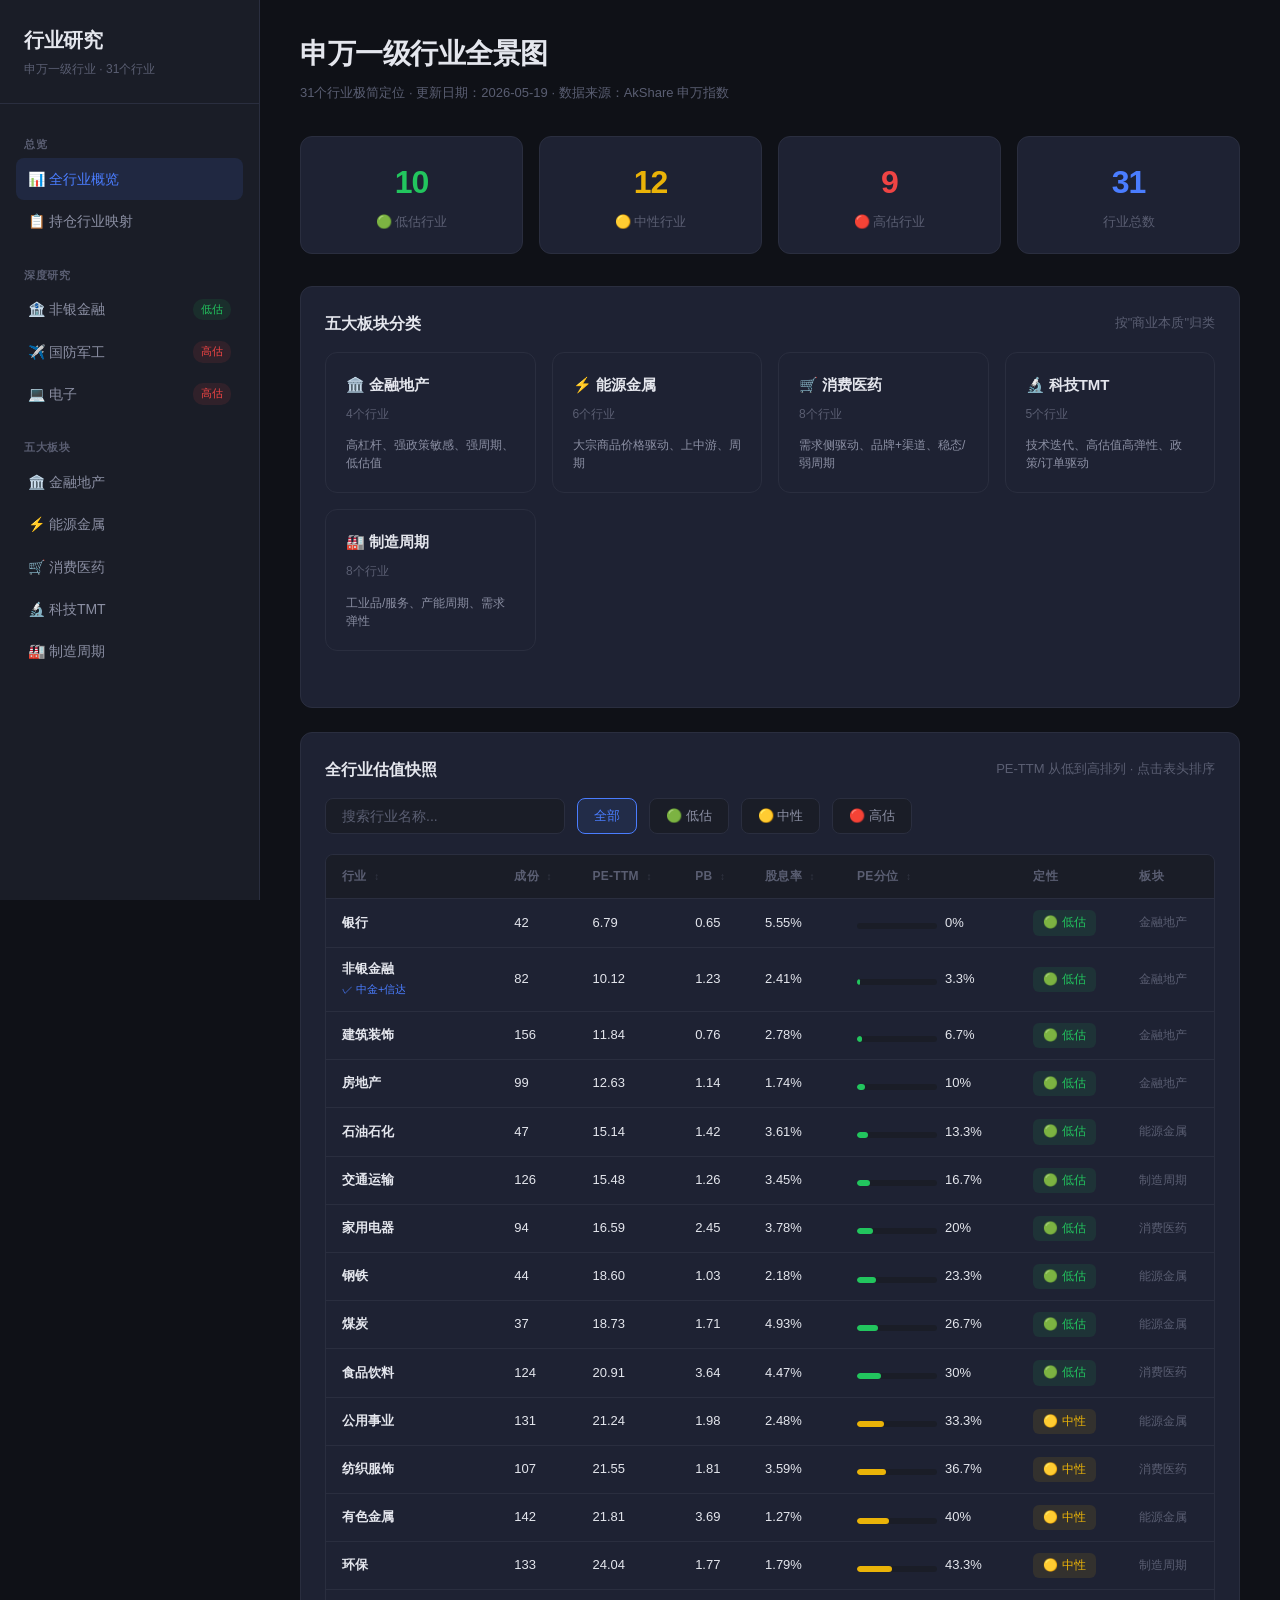
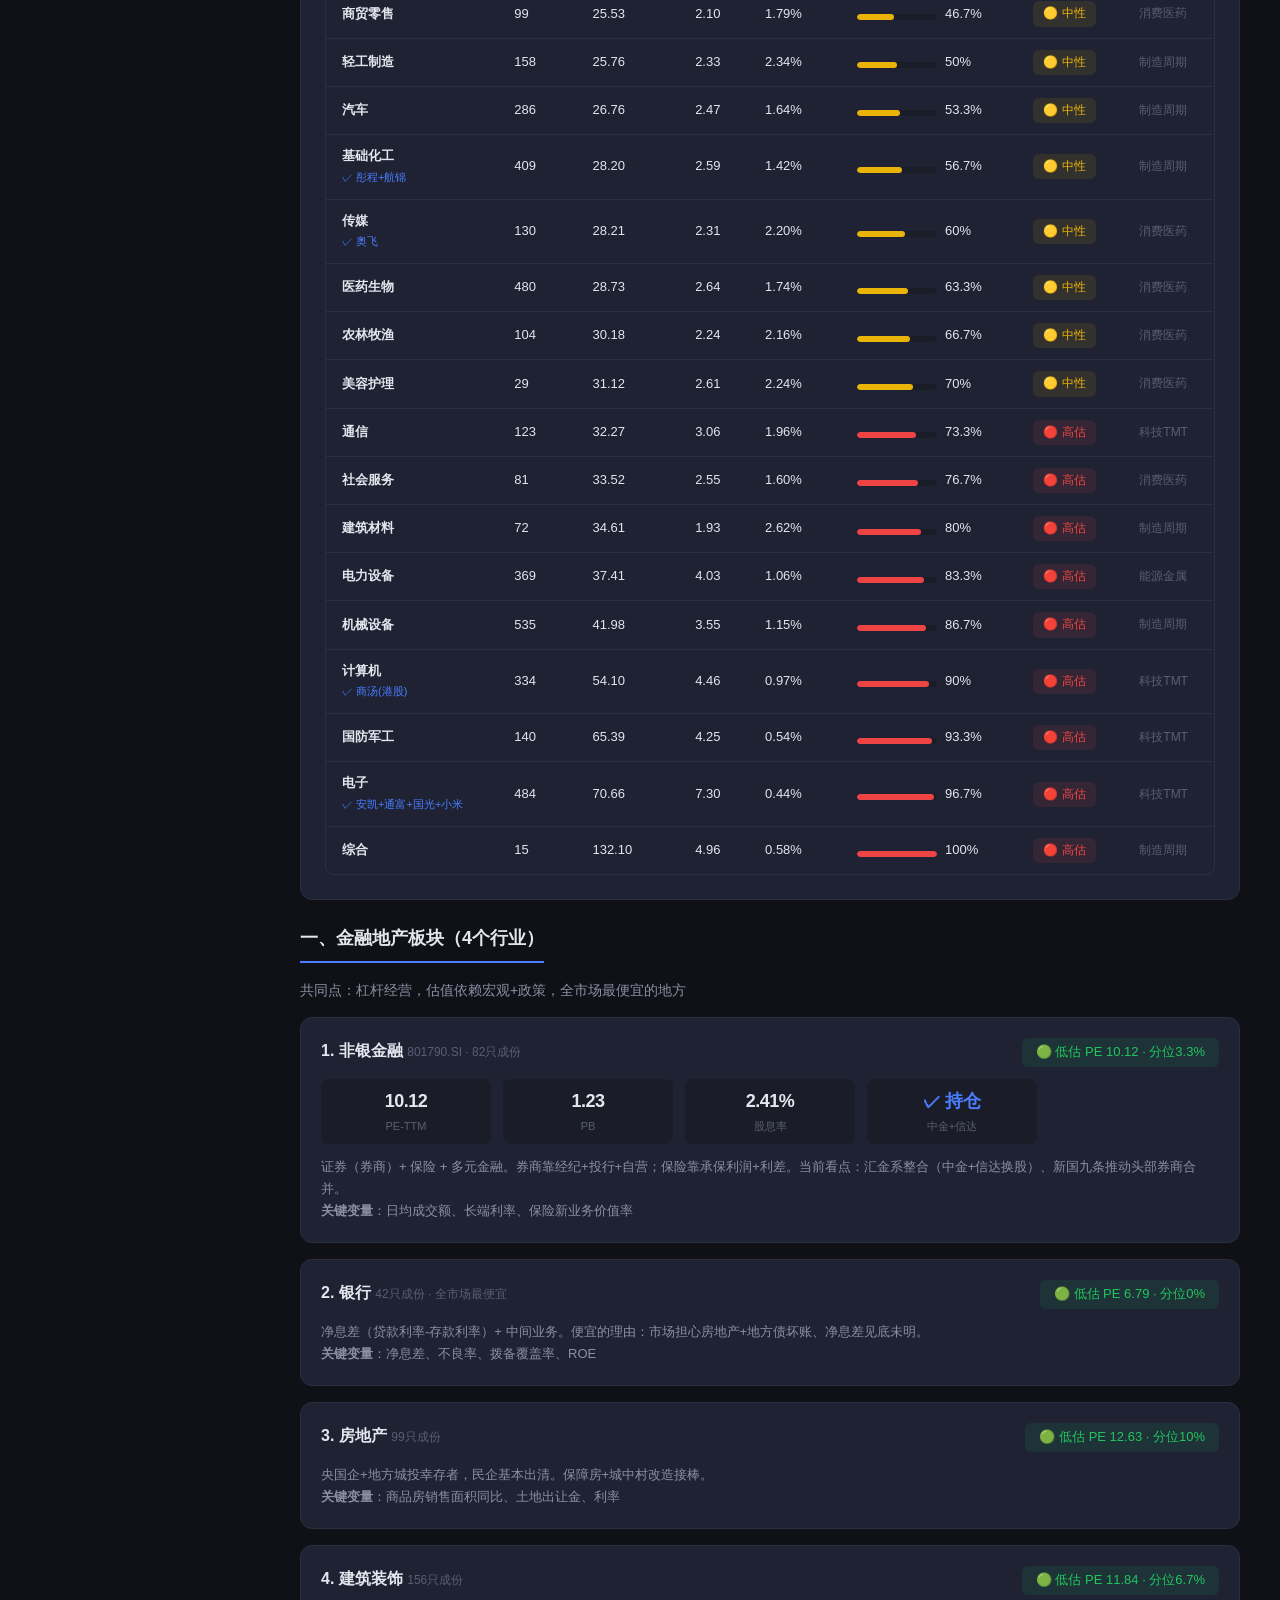
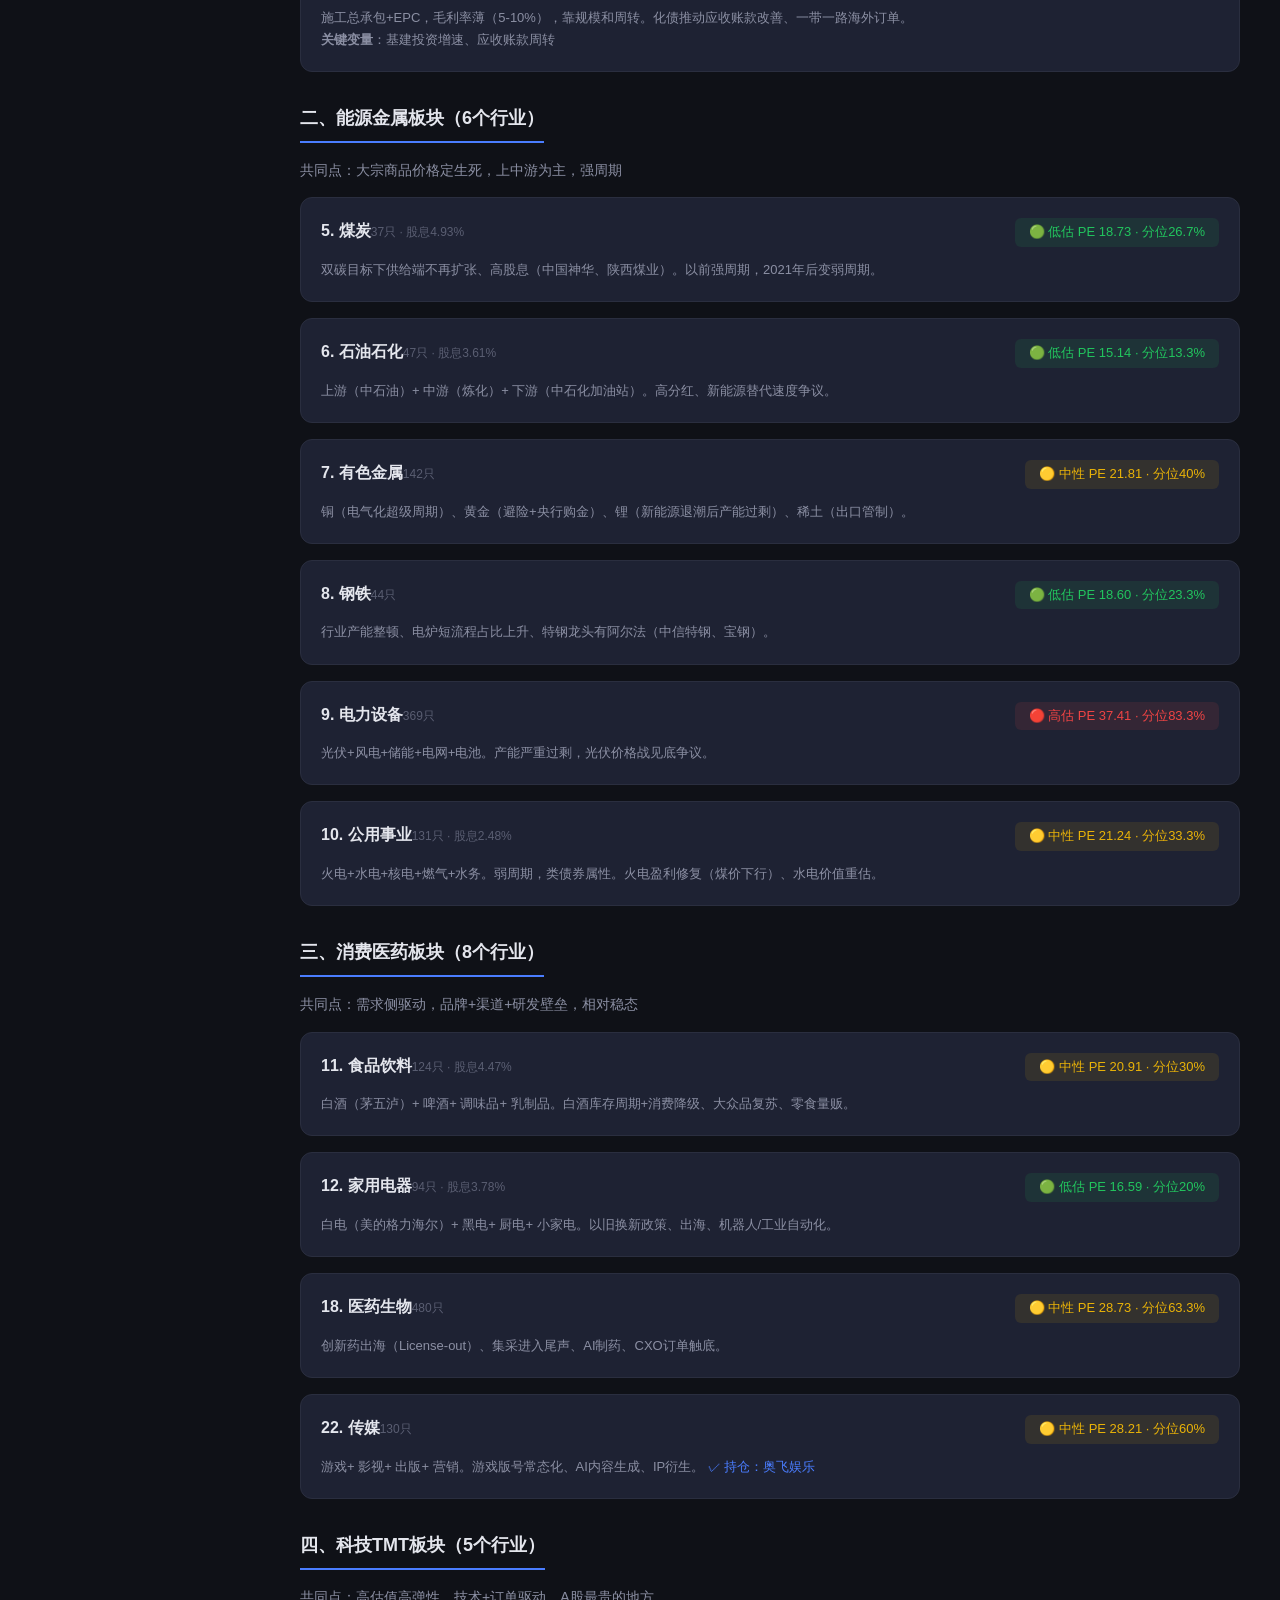
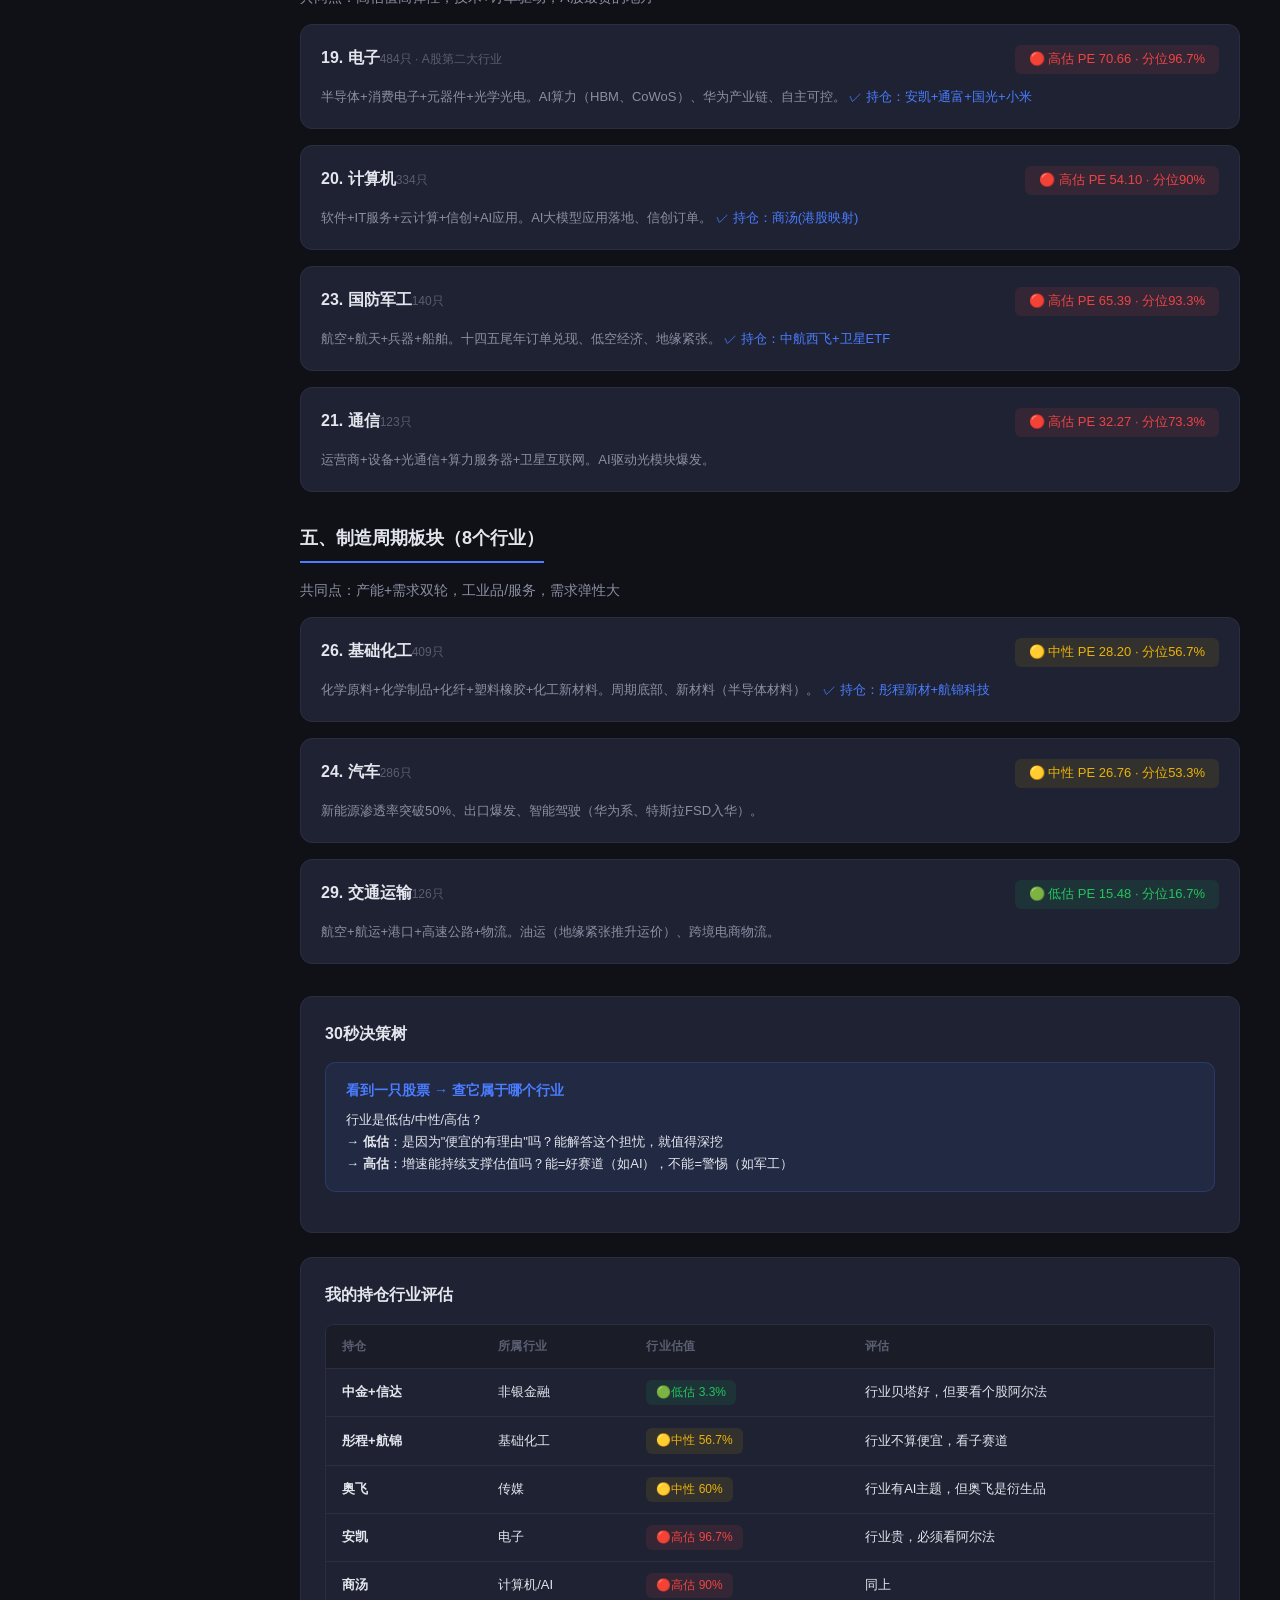
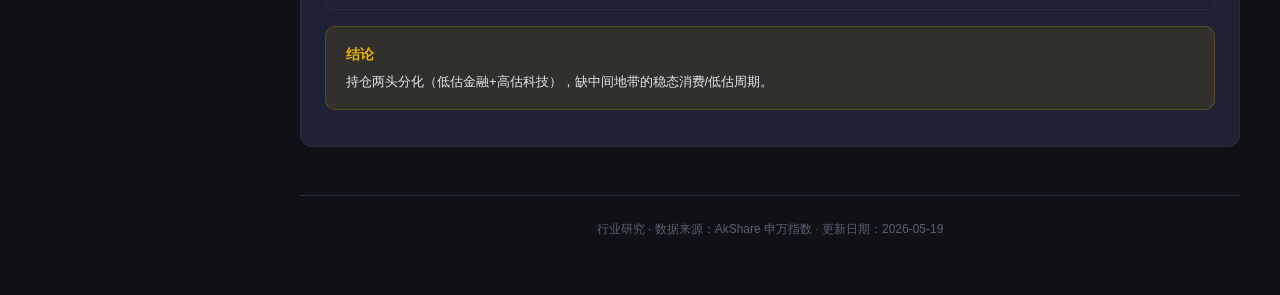
==== index.html @ e17cdf21 "行业研究网站：申万31行业全景图 + 3个深度行业卡片 - index.html: 五大板块分类 + 全行业估值快照（可排序/筛选/搜索） - nonbank-finance.html: 非银金融深度" ====
<!DOCTYPE html>
<html lang="zh-CN">
<head>
  <meta charset="UTF-8">
  <meta name="viewport" content="width=device-width, initial-scale=1.0">
  <title>行业研究全景 | 申万31行业</title>
  <link rel="stylesheet" href="css/style.css">
</head>
<body>
<button class="menu-toggle" onclick="toggleSidebar()">☰</button>

<div class="layout">
  <!-- Sidebar -->
  <nav class="sidebar">
    <div class="sidebar-header">
      <h1>行业研究</h1>
      <div class="subtitle">申万一级行业 · 31个行业</div>
    </div>
    <div class="nav-section">
      <div class="nav-section-title">总览</div>
      <a href="index.html" class="nav-item active">📊 全行业概览</a>
      <a href="holdings.html" class="nav-item">📋 持仓行业映射</a>
    </div>
    <div class="nav-section">
      <div class="nav-section-title">深度研究</div>
      <a href="nonbank-finance.html" class="nav-item">🏦 非银金融 <span class="badge green">低估</span></a>
      <a href="defense.html" class="nav-item">✈️ 国防军工 <span class="badge red">高估</span></a>
      <a href="electronics.html" class="nav-item">💻 电子 <span class="badge red">高估</span></a>
    </div>
    <div class="nav-section">
      <div class="nav-section-title">五大板块</div>
      <a href="#fin" class="nav-item">🏛️ 金融地产</a>
      <a href="#energy" class="nav-item">⚡ 能源金属</a>
      <a href="#consumer" class="nav-item">🛒 消费医药</a>
      <a href="#tech" class="nav-item">🔬 科技TMT</a>
      <a href="#mfg" class="nav-item">🏭 制造周期</a>
    </div>
  </nav>

  <!-- Main -->
  <div class="main-content">
    <div class="page-header fade-in">
      <h2>申万一级行业全景图</h2>
      <div class="meta">31个行业极简定位 · 更新日期：2026-05-19 · 数据来源：AkShare 申万指数</div>
    </div>

    <!-- Summary Stats -->
    <div class="stats-row fade-in">
      <div class="stat-card">
        <div class="stat-value green">10</div>
        <div class="stat-label">🟢 低估行业</div>
      </div>
      <div class="stat-card">
        <div class="stat-value yellow">12</div>
        <div class="stat-label">🟡 中性行业</div>
      </div>
      <div class="stat-card">
        <div class="stat-value red">9</div>
        <div class="stat-label">🔴 高估行业</div>
      </div>
      <div class="stat-card">
        <div class="stat-value" style="color:var(--accent)">31</div>
        <div class="stat-label">行业总数</div>
      </div>
    </div>

    <!-- Five Sectors -->
    <div class="card fade-in">
      <div class="card-header">
        <span class="card-title">五大板块分类</span>
        <span class="card-subtitle">按"商业本质"归类</span>
      </div>
      <div class="sector-grid">
        <div class="sector-card" onclick="document.getElementById('fin').scrollIntoView({behavior:'smooth'})">
          <div class="sector-name">🏛️ 金融地产</div>
          <div class="sector-count">4个行业</div>
          <div class="sector-traits">高杠杆、强政策敏感、强周期、低估值</div>
        </div>
        <div class="sector-card" onclick="document.getElementById('energy').scrollIntoView({behavior:'smooth'})">
          <div class="sector-name">⚡ 能源金属</div>
          <div class="sector-count">6个行业</div>
          <div class="sector-traits">大宗商品价格驱动、上中游、周期</div>
        </div>
        <div class="sector-card" onclick="document.getElementById('consumer').scrollIntoView({behavior:'smooth'})">
          <div class="sector-name">🛒 消费医药</div>
          <div class="sector-count">8个行业</div>
          <div class="sector-traits">需求侧驱动、品牌+渠道、稳态/弱周期</div>
        </div>
        <div class="sector-card" onclick="document.getElementById('tech').scrollIntoView({behavior:'smooth'})">
          <div class="sector-name">🔬 科技TMT</div>
          <div class="sector-count">5个行业</div>
          <div class="sector-traits">技术迭代、高估值高弹性、政策/订单驱动</div>
        </div>
        <div class="sector-card" onclick="document.getElementById('mfg').scrollIntoView({behavior:'smooth'})">
          <div class="sector-name">🏭 制造周期</div>
          <div class="sector-count">8个行业</div>
          <div class="sector-traits">工业品/服务、产能周期、需求弹性</div>
        </div>
      </div>
    </div>

    <!-- Full Valuation Table -->
    <div class="card fade-in">
      <div class="card-header">
        <span class="card-title">全行业估值快照</span>
        <span class="card-subtitle">PE-TTM 从低到高排列 · 点击表头排序</span>
      </div>
      <div class="filter-bar">
        <input type="text" class="search-input" id="search-input" placeholder="搜索行业名称..." oninput="searchTable('search-input','valuation-table')">
        <button class="filter-btn active" onclick="filterTable('all')">全部</button>
        <button class="filter-btn" onclick="filterTable('低估')">🟢 低估</button>
        <button class="filter-btn" onclick="filterTable('中性')">🟡 中性</button>
        <button class="filter-btn" onclick="filterTable('高估')">🔴 高估</button>
      </div>
      <div class="table-wrapper">
        <table id="valuation-table">
          <thead>
            <tr>
              <th onclick="sortTable('valuation-table',0,'str')">行业 <span class="sort-arrow">↕</span></th>
              <th onclick="sortTable('valuation-table',1,'num')">成份 <span class="sort-arrow">↕</span></th>
              <th onclick="sortTable('valuation-table',2,'num')">PE-TTM <span class="sort-arrow">↕</span></th>
              <th onclick="sortTable('valuation-table',3,'num')">PB <span class="sort-arrow">↕</span></th>
              <th onclick="sortTable('valuation-table',4,'str')">股息率 <span class="sort-arrow">↕</span></th>
              <th onclick="sortTable('valuation-table',5,'num')">PE分位 <span class="sort-arrow">↕</span></th>
              <th>定性</th>
              <th>板块</th>
            </tr>
          </thead>
          <tbody></tbody>
        </table>
      </div>
    </div>

    <!-- Five Sectors Detail -->
    <!-- 金融地产 -->
    <div id="fin" class="industry-section fade-in">
      <h3>一、金融地产板块（4个行业）</h3>
      <p style="color:var(--text-secondary);margin-bottom:16px;font-size:14px">共同点：杠杆经营，估值依赖宏观+政策，全市场最便宜的地方</p>

      <div class="stock-profile">
        <div class="profile-header">
          <div>
            <span class="profile-name">1. 非银金融</span>
            <span class="profile-code">801790.SI · 82只成份</span>
          </div>
          <span class="tag tag-lg green">🟢 低估 PE 10.12 · 分位3.3%</span>
        </div>
        <div class="profile-grid">
          <div class="metric"><div class="value">10.12</div><div class="label">PE-TTM</div></div>
          <div class="metric"><div class="value">1.23</div><div class="label">PB</div></div>
          <div class="metric"><div class="value">2.41%</div><div class="label">股息率</div></div>
          <div class="metric"><div class="value" style="color:var(--accent)">✓ 持仓</div><div class="label">中金+信达</div></div>
        </div>
        <div class="profile-desc">
          证券（券商）+ 保险 + 多元金融。券商靠经纪+投行+自营；保险靠承保利润+利差。当前看点：汇金系整合（中金+信达换股）、新国九条推动头部券商合并。<br>
          <strong>关键变量</strong>：日均成交额、长端利率、保险新业务价值率
        </div>
      </div>

      <div class="stock-profile">
        <div class="profile-header">
          <div>
            <span class="profile-name">2. 银行</span>
            <span class="profile-code">42只成份 · 全市场最便宜</span>
          </div>
          <span class="tag tag-lg green">🟢 低估 PE 6.79 · 分位0%</span>
        </div>
        <div class="profile-desc">
          净息差（贷款利率-存款利率）+ 中间业务。便宜的理由：市场担心房地产+地方债坏账、净息差见底未明。<br>
          <strong>关键变量</strong>：净息差、不良率、拨备覆盖率、ROE
        </div>
      </div>

      <div class="stock-profile">
        <div class="profile-header">
          <div>
            <span class="profile-name">3. 房地产</span>
            <span class="profile-code">99只成份</span>
          </div>
          <span class="tag tag-lg green">🟢 低估 PE 12.63 · 分位10%</span>
        </div>
        <div class="profile-desc">
          央国企+地方城投幸存者，民企基本出清。保障房+城中村改造接棒。<br>
          <strong>关键变量</strong>：商品房销售面积同比、土地出让金、利率
        </div>
      </div>

      <div class="stock-profile">
        <div class="profile-header">
          <div>
            <span class="profile-name">4. 建筑装饰</span>
            <span class="profile-code">156只成份</span>
          </div>
          <span class="tag tag-lg green">🟢 低估 PE 11.84 · 分位6.7%</span>
        </div>
        <div class="profile-desc">
          施工总承包+EPC，毛利率薄（5-10%），靠规模和周转。化债推动应收账款改善、一带一路海外订单。<br>
          <strong>关键变量</strong>：基建投资增速、应收账款周转
        </div>
      </div>
    </div>

    <!-- 能源金属 -->
    <div id="energy" class="industry-section fade-in">
      <h3>二、能源金属板块（6个行业）</h3>
      <p style="color:var(--text-secondary);margin-bottom:16px;font-size:14px">共同点：大宗商品价格定生死，上中游为主，强周期</p>

      <div class="stock-profile">
        <div class="profile-header">
          <div><span class="profile-name">5. 煤炭</span><span class="profile-code">37只 · 股息4.93%</span></div>
          <span class="tag tag-lg green">🟢 低估 PE 18.73 · 分位26.7%</span>
        </div>
        <div class="profile-desc">双碳目标下供给端不再扩张、高股息（中国神华、陕西煤业）。以前强周期，2021年后变弱周期。</div>
      </div>

      <div class="stock-profile">
        <div class="profile-header">
          <div><span class="profile-name">6. 石油石化</span><span class="profile-code">47只 · 股息3.61%</span></div>
          <span class="tag tag-lg green">🟢 低估 PE 15.14 · 分位13.3%</span>
        </div>
        <div class="profile-desc">上游（中石油）+ 中游（炼化）+ 下游（中石化加油站）。高分红、新能源替代速度争议。</div>
      </div>

      <div class="stock-profile">
        <div class="profile-header">
          <div><span class="profile-name">7. 有色金属</span><span class="profile-code">142只</span></div>
          <span class="tag tag-lg yellow">🟡 中性 PE 21.81 · 分位40%</span>
        </div>
        <div class="profile-desc">铜（电气化超级周期）、黄金（避险+央行购金）、锂（新能源退潮后产能过剩）、稀土（出口管制）。</div>
      </div>

      <div class="stock-profile">
        <div class="profile-header">
          <div><span class="profile-name">8. 钢铁</span><span class="profile-code">44只</span></div>
          <span class="tag tag-lg green">🟢 低估 PE 18.60 · 分位23.3%</span>
        </div>
        <div class="profile-desc">行业产能整顿、电炉短流程占比上升、特钢龙头有阿尔法（中信特钢、宝钢）。</div>
      </div>

      <div class="stock-profile">
        <div class="profile-header">
          <div><span class="profile-name">9. 电力设备</span><span class="profile-code">369只</span></div>
          <span class="tag tag-lg red">🔴 高估 PE 37.41 · 分位83.3%</span>
        </div>
        <div class="profile-desc">光伏+风电+储能+电网+电池。产能严重过剩，光伏价格战见底争议。</div>
      </div>

      <div class="stock-profile">
        <div class="profile-header">
          <div><span class="profile-name">10. 公用事业</span><span class="profile-code">131只 · 股息2.48%</span></div>
          <span class="tag tag-lg yellow">🟡 中性 PE 21.24 · 分位33.3%</span>
        </div>
        <div class="profile-desc">火电+水电+核电+燃气+水务。弱周期，类债券属性。火电盈利修复（煤价下行）、水电价值重估。</div>
      </div>
    </div>

    <!-- 消费医药 -->
    <div id="consumer" class="industry-section fade-in">
      <h3>三、消费医药板块（8个行业）</h3>
      <p style="color:var(--text-secondary);margin-bottom:16px;font-size:14px">共同点：需求侧驱动，品牌+渠道+研发壁垒，相对稳态</p>

      <div class="stock-profile">
        <div class="profile-header">
          <div><span class="profile-name">11. 食品饮料</span><span class="profile-code">124只 · 股息4.47%</span></div>
          <span class="tag tag-lg yellow">🟡 中性 PE 20.91 · 分位30%</span>
        </div>
        <div class="profile-desc">白酒（茅五泸）+ 啤酒+ 调味品+ 乳制品。白酒库存周期+消费降级、大众品复苏、零食量贩。</div>
      </div>

      <div class="stock-profile">
        <div class="profile-header">
          <div><span class="profile-name">12. 家用电器</span><span class="profile-code">94只 · 股息3.78%</span></div>
          <span class="tag tag-lg green">🟢 低估 PE 16.59 · 分位20%</span>
        </div>
        <div class="profile-desc">白电（美的格力海尔）+ 黑电+ 厨电+ 小家电。以旧换新政策、出海、机器人/工业自动化。</div>
      </div>

      <div class="stock-profile">
        <div class="profile-header">
          <div><span class="profile-name">18. 医药生物</span><span class="profile-code">480只</span></div>
          <span class="tag tag-lg yellow">🟡 中性 PE 28.73 · 分位63.3%</span>
        </div>
        <div class="profile-desc">创新药出海（License-out）、集采进入尾声、AI制药、CXO订单触底。</div>
      </div>

      <div class="stock-profile">
        <div class="profile-header">
          <div><span class="profile-name">22. 传媒</span><span class="profile-code">130只</span></div>
          <span class="tag tag-lg yellow">🟡 中性 PE 28.21 · 分位60%</span>
        </div>
        <div class="profile-desc">游戏+ 影视+ 出版+ 营销。游戏版号常态化、AI内容生成、IP衍生。<span style="color:var(--accent)"> ✓ 持仓：奥飞娱乐</span></div>
      </div>
    </div>

    <!-- 科技TMT -->
    <div id="tech" class="industry-section fade-in">
      <h3>四、科技TMT板块（5个行业）</h3>
      <p style="color:var(--text-secondary);margin-bottom:16px;font-size:14px">共同点：高估值高弹性，技术+订单驱动，A股最贵的地方</p>

      <div class="stock-profile">
        <div class="profile-header">
          <div><span class="profile-name">19. 电子</span><span class="profile-code">484只 · A股第二大行业</span></div>
          <span class="tag tag-lg red">🔴 高估 PE 70.66 · 分位96.7%</span>
        </div>
        <div class="profile-desc">半导体+消费电子+元器件+光学光电。AI算力（HBM、CoWoS）、华为产业链、自主可控。<span style="color:var(--accent)"> ✓ 持仓：安凯+通富+国光+小米</span></div>
      </div>

      <div class="stock-profile">
        <div class="profile-header">
          <div><span class="profile-name">20. 计算机</span><span class="profile-code">334只</span></div>
          <span class="tag tag-lg red">🔴 高估 PE 54.10 · 分位90%</span>
        </div>
        <div class="profile-desc">软件+IT服务+云计算+信创+AI应用。AI大模型应用落地、信创订单。<span style="color:var(--accent)"> ✓ 持仓：商汤(港股映射)</span></div>
      </div>

      <div class="stock-profile">
        <div class="profile-header">
          <div><span class="profile-name">23. 国防军工</span><span class="profile-code">140只</span></div>
          <span class="tag tag-lg red">🔴 高估 PE 65.39 · 分位93.3%</span>
        </div>
        <div class="profile-desc">航空+航天+兵器+船舶。十四五尾年订单兑现、低空经济、地缘紧张。<span style="color:var(--accent)"> ✓ 持仓：中航西飞+卫星ETF</span></div>
      </div>

      <div class="stock-profile">
        <div class="profile-header">
          <div><span class="profile-name">21. 通信</span><span class="profile-code">123只</span></div>
          <span class="tag tag-lg red">🔴 高估 PE 32.27 · 分位73.3%</span>
        </div>
        <div class="profile-desc">运营商+设备+光通信+算力服务器+卫星互联网。AI驱动光模块爆发。</div>
      </div>
    </div>

    <!-- 制造周期 -->
    <div id="mfg" class="industry-section fade-in">
      <h3>五、制造周期板块（8个行业）</h3>
      <p style="color:var(--text-secondary);margin-bottom:16px;font-size:14px">共同点：产能+需求双轮，工业品/服务，需求弹性大</p>

      <div class="stock-profile">
        <div class="profile-header">
          <div><span class="profile-name">26. 基础化工</span><span class="profile-code">409只</span></div>
          <span class="tag tag-lg yellow">🟡 中性 PE 28.20 · 分位56.7%</span>
        </div>
        <div class="profile-desc">化学原料+化学制品+化纤+塑料橡胶+化工新材料。周期底部、新材料（半导体材料）。<span style="color:var(--accent)"> ✓ 持仓：彤程新材+航锦科技</span></div>
      </div>

      <div class="stock-profile">
        <div class="profile-header">
          <div><span class="profile-name">24. 汽车</span><span class="profile-code">286只</span></div>
          <span class="tag tag-lg yellow">🟡 中性 PE 26.76 · 分位53.3%</span>
        </div>
        <div class="profile-desc">新能源渗透率突破50%、出口爆发、智能驾驶（华为系、特斯拉FSD入华）。</div>
      </div>

      <div class="stock-profile">
        <div class="profile-header">
          <div><span class="profile-name">29. 交通运输</span><span class="profile-code">126只</span></div>
          <span class="tag tag-lg green">🟢 低估 PE 15.48 · 分位16.7%</span>
        </div>
        <div class="profile-desc">航空+航运+港口+高速公路+物流。油运（地缘紧张推升运价）、跨境电商物流。</div>
      </div>
    </div>

    <!-- Decision Tree -->
    <div class="card fade-in">
      <div class="card-header">
        <span class="card-title">30秒决策树</span>
      </div>
      <div class="insight-box">
        <div class="insight-title">看到一只股票 → 查它属于哪个行业</div>
        <p>行业是低估/中性/高估？<br>
        → <strong>低估</strong>：是因为"便宜的有理由"吗？能解答这个担忧，就值得深挖<br>
        → <strong>高估</strong>：增速能持续支撑估值吗？能=好赛道（如AI），不能=警惕（如军工）</p>
      </div>
    </div>

    <!-- My Holdings -->
    <div class="card fade-in">
      <div class="card-header">
        <span class="card-title">我的持仓行业评估</span>
      </div>
      <div class="table-wrapper">
        <table>
          <thead>
            <tr><th>持仓</th><th>所属行业</th><th>行业估值</th><th>评估</th></tr>
          </thead>
          <tbody>
            <tr><td><strong>中金+信达</strong></td><td>非银金融</td><td><span class="tag green">🟢低估 3.3%</span></td><td>行业贝塔好，但要看个股阿尔法</td></tr>
            <tr><td><strong>彤程+航锦</strong></td><td>基础化工</td><td><span class="tag yellow">🟡中性 56.7%</span></td><td>行业不算便宜，看子赛道</td></tr>
            <tr><td><strong>奥飞</strong></td><td>传媒</td><td><span class="tag yellow">🟡中性 60%</span></td><td>行业有AI主题，但奥飞是衍生品</td></tr>
            <tr><td><strong>安凯</strong></td><td>电子</td><td><span class="tag red">🔴高估 96.7%</span></td><td>行业贵，必须看阿尔法</td></tr>
            <tr><td><strong>商汤</strong></td><td>计算机/AI</td><td><span class="tag red">🔴高估 90%</span></td><td>同上</td></tr>
          </tbody>
        </table>
      </div>
      <div class="verdict-box neutral" style="margin-top:16px">
        <div class="verdict-title">结论</div>
        持仓两头分化（低估金融+高估科技），缺中间地带的稳态消费/低估周期。
      </div>
    </div>

    <div class="footer">
      行业研究 · 数据来源：AkShare 申万指数 · 更新日期：2026-05-19
    </div>
  </div>
</div>

<button class="back-top" onclick="scrollToTop()">↑</button>
<script src="js/main.js"></script>
</body>
</html>
---- css/style.css ----
:root {
  --bg-primary: #0f1117;
  --bg-secondary: #1a1d27;
  --bg-card: #1e2233;
  --bg-hover: #252a3a;
  --text-primary: #e4e6ed;
  --text-secondary: #8b8fa3;
  --text-muted: #5a5e72;
  --border: #2a2e3f;
  --accent: #4a7dff;
  --accent-hover: #5d8bff;
  --green: #22c55e;
  --green-bg: rgba(34,197,94,0.1);
  --yellow: #eab308;
  --yellow-bg: rgba(234,179,8,0.1);
  --red: #ef4444;
  --red-bg: rgba(239,68,68,0.1);
  --orange: #f97316;
  --purple: #a855f7;
}

* { margin:0; padding:0; box-sizing:border-box; }

body {
  font-family: -apple-system, BlinkMacSystemFont, 'Segoe UI', 'PingFang SC', 'Hiragino Sans GB', 'Microsoft YaHei', sans-serif;
  background: var(--bg-primary);
  color: var(--text-primary);
  line-height: 1.6;
  min-height: 100vh;
}

/* Layout */
.layout { display: flex; min-height: 100vh; }

/* Sidebar */
.sidebar {
  width: 260px;
  background: var(--bg-secondary);
  border-right: 1px solid var(--border);
  padding: 24px 0;
  position: fixed;
  top: 0; left: 0; bottom: 0;
  overflow-y: auto;
  z-index: 100;
  transition: transform 0.3s;
}

.sidebar-header {
  padding: 0 24px 24px;
  border-bottom: 1px solid var(--border);
  margin-bottom: 16px;
}

.sidebar-header h1 {
  font-size: 20px;
  font-weight: 700;
  color: var(--text-primary);
  letter-spacing: -0.5px;
}

.sidebar-header .subtitle {
  font-size: 12px;
  color: var(--text-muted);
  margin-top: 4px;
}

.nav-section {
  padding: 8px 16px;
}

.nav-section-title {
  font-size: 11px;
  font-weight: 600;
  color: var(--text-muted);
  text-transform: uppercase;
  letter-spacing: 0.5px;
  padding: 8px 8px 4px;
}

.nav-item {
  display: flex;
  align-items: center;
  gap: 10px;
  padding: 10px 12px;
  border-radius: 8px;
  color: var(--text-secondary);
  text-decoration: none;
  font-size: 14px;
  transition: all 0.15s;
  cursor: pointer;
}

.nav-item:hover {
  background: var(--bg-hover);
  color: var(--text-primary);
}

.nav-item.active {
  background: rgba(74,125,255,0.12);
  color: var(--accent);
  font-weight: 500;
}

.nav-item .badge {
  margin-left: auto;
  font-size: 11px;
  padding: 2px 8px;
  border-radius: 10px;
  font-weight: 500;
}

.nav-item .badge.green { background: var(--green-bg); color: var(--green); }
.nav-item .badge.yellow { background: var(--yellow-bg); color: var(--yellow); }
.nav-item .badge.red { background: var(--red-bg); color: var(--red); }

/* Main Content */
.main-content {
  flex: 1;
  margin-left: 260px;
  padding: 32px 40px;
  max-width: 1200px;
}

.page-header {
  margin-bottom: 32px;
}

.page-header h2 {
  font-size: 28px;
  font-weight: 700;
  letter-spacing: -0.5px;
}

.page-header .meta {
  font-size: 13px;
  color: var(--text-muted);
  margin-top: 6px;
}

/* Cards */
.card {
  background: var(--bg-card);
  border: 1px solid var(--border);
  border-radius: 12px;
  padding: 24px;
  margin-bottom: 24px;
}

.card-header {
  display: flex;
  align-items: center;
  justify-content: space-between;
  margin-bottom: 16px;
}

.card-title {
  font-size: 16px;
  font-weight: 600;
  color: var(--text-primary);
}

.card-subtitle {
  font-size: 13px;
  color: var(--text-muted);
}

/* Sector Grid */
.sector-grid {
  display: grid;
  grid-template-columns: repeat(auto-fill, minmax(200px, 1fr));
  gap: 16px;
  margin-bottom: 32px;
}

.sector-card {
  background: var(--bg-card);
  border: 1px solid var(--border);
  border-radius: 12px;
  padding: 20px;
  cursor: pointer;
  transition: all 0.2s;
}

.sector-card:hover {
  border-color: var(--accent);
  transform: translateY(-2px);
  box-shadow: 0 8px 24px rgba(0,0,0,0.3);
}

.sector-card .sector-name {
  font-size: 15px;
  font-weight: 600;
  margin-bottom: 8px;
}

.sector-card .sector-count {
  font-size: 12px;
  color: var(--text-muted);
  margin-bottom: 12px;
}

.sector-card .sector-traits {
  font-size: 12px;
  color: var(--text-secondary);
  line-height: 1.5;
}

/* Summary Stats */
.stats-row {
  display: grid;
  grid-template-columns: repeat(auto-fit, minmax(180px, 1fr));
  gap: 16px;
  margin-bottom: 32px;
}

.stat-card {
  background: var(--bg-card);
  border: 1px solid var(--border);
  border-radius: 12px;
  padding: 20px;
  text-align: center;
}

.stat-value {
  font-size: 32px;
  font-weight: 700;
  letter-spacing: -1px;
}

.stat-label {
  font-size: 13px;
  color: var(--text-muted);
  margin-top: 4px;
}

.stat-value.green { color: var(--green); }
.stat-value.yellow { color: var(--yellow); }
.stat-value.red { color: var(--red); }

/* Tables */
.table-wrapper {
  overflow-x: auto;
  border-radius: 8px;
  border: 1px solid var(--border);
}

table {
  width: 100%;
  border-collapse: collapse;
  font-size: 13px;
}

thead th {
  background: var(--bg-secondary);
  padding: 12px 16px;
  text-align: left;
  font-weight: 600;
  font-size: 12px;
  color: var(--text-muted);
  text-transform: uppercase;
  letter-spacing: 0.3px;
  border-bottom: 1px solid var(--border);
  white-space: nowrap;
  cursor: pointer;
  user-select: none;
  position: sticky;
  top: 0;
}

thead th:hover { color: var(--text-primary); }

thead th .sort-arrow {
  font-size: 10px;
  margin-left: 4px;
  opacity: 0.4;
}

thead th.sorted .sort-arrow { opacity: 1; color: var(--accent); }

tbody td {
  padding: 11px 16px;
  border-bottom: 1px solid var(--border);
  white-space: nowrap;
}

tbody tr {
  transition: background 0.1s;
}

tbody tr:hover {
  background: var(--bg-hover);
}

tbody tr:last-child td { border-bottom: none; }

/* Tags */
.tag {
  display: inline-block;
  padding: 3px 10px;
  border-radius: 6px;
  font-size: 12px;
  font-weight: 500;
}

.tag.green { background: var(--green-bg); color: var(--green); }
.tag.yellow { background: var(--yellow-bg); color: var(--yellow); }
.tag.red { background: var(--red-bg); color: var(--red); }

.tag-lg {
  padding: 4px 14px;
  font-size: 13px;
}

/* Holdings */
.holdings-grid {
  display: grid;
  grid-template-columns: repeat(auto-fill, minmax(320px, 1fr));
  gap: 16px;
}

.holding-card {
  background: var(--bg-card);
  border: 1px solid var(--border);
  border-radius: 12px;
  padding: 20px;
}

.holding-card .holding-header {
  display: flex;
  justify-content: space-between;
  align-items: center;
  margin-bottom: 12px;
}

.holding-card .stock-name {
  font-size: 16px;
  font-weight: 600;
}

.holding-card .stock-code {
  font-size: 12px;
  color: var(--text-muted);
}

.holding-card .holding-details {
  font-size: 13px;
  color: var(--text-secondary);
  line-height: 1.8;
}

.holding-card .holding-details .label {
  color: var(--text-muted);
  display: inline-block;
  width: 70px;
}

/* Industry Card Sections */
.industry-section {
  margin-bottom: 32px;
}

.industry-section h3 {
  font-size: 18px;
  font-weight: 600;
  margin-bottom: 16px;
  padding-bottom: 8px;
  border-bottom: 2px solid var(--accent);
  display: inline-block;
}

.industry-section h4 {
  font-size: 15px;
  font-weight: 600;
  margin: 20px 0 12px;
  color: var(--accent);
}

/* Key Insight Box */
.insight-box {
  background: rgba(74,125,255,0.08);
  border: 1px solid rgba(74,125,255,0.2);
  border-radius: 10px;
  padding: 16px 20px;
  margin: 16px 0;
  font-size: 13px;
  line-height: 1.7;
}

.insight-box .insight-title {
  font-weight: 600;
  color: var(--accent);
  margin-bottom: 6px;
  font-size: 14px;
}

/* Stock Profile Card */
.stock-profile {
  background: var(--bg-card);
  border: 1px solid var(--border);
  border-radius: 12px;
  padding: 20px;
  margin-bottom: 16px;
  transition: border-color 0.2s;
}

.stock-profile:hover {
  border-color: var(--accent);
}

.stock-profile .profile-header {
  display: flex;
  justify-content: space-between;
  align-items: flex-start;
  margin-bottom: 12px;
}

.stock-profile .profile-name {
  font-size: 16px;
  font-weight: 600;
}

.stock-profile .profile-code {
  font-size: 12px;
  color: var(--text-muted);
}

.stock-profile .profile-status {
  font-size: 20px;
}

.stock-profile .profile-grid {
  display: grid;
  grid-template-columns: repeat(auto-fill, minmax(140px, 1fr));
  gap: 12px;
  margin: 12px 0;
}

.stock-profile .metric {
  text-align: center;
  padding: 8px;
  background: var(--bg-secondary);
  border-radius: 8px;
}

.stock-profile .metric .value {
  font-size: 18px;
  font-weight: 700;
  letter-spacing: -0.5px;
}

.stock-profile .metric .label {
  font-size: 11px;
  color: var(--text-muted);
  margin-top: 2px;
}

.stock-profile .profile-desc {
  font-size: 13px;
  color: var(--text-secondary);
  line-height: 1.7;
  margin-top: 12px;
}

/* Toggle / Tabs */
.tabs {
  display: flex;
  gap: 4px;
  background: var(--bg-secondary);
  border-radius: 10px;
  padding: 4px;
  margin-bottom: 20px;
  width: fit-content;
}

.tab-btn {
  padding: 8px 18px;
  border: none;
  background: transparent;
  color: var(--text-secondary);
  font-size: 13px;
  font-weight: 500;
  border-radius: 8px;
  cursor: pointer;
  transition: all 0.15s;
}

.tab-btn.active {
  background: var(--accent);
  color: white;
}

.tab-btn:hover:not(.active) {
  background: var(--bg-hover);
  color: var(--text-primary);
}

/* Search / Filter */
.filter-bar {
  display: flex;
  gap: 12px;
  align-items: center;
  margin-bottom: 20px;
  flex-wrap: wrap;
}

.search-input {
  background: var(--bg-secondary);
  border: 1px solid var(--border);
  border-radius: 8px;
  padding: 9px 16px;
  color: var(--text-primary);
  font-size: 14px;
  width: 240px;
  outline: none;
  transition: border-color 0.15s;
}

.search-input:focus {
  border-color: var(--accent);
}

.search-input::placeholder {
  color: var(--text-muted);
}

.filter-btn {
  padding: 8px 16px;
  border: 1px solid var(--border);
  background: var(--bg-secondary);
  color: var(--text-secondary);
  font-size: 13px;
  border-radius: 8px;
  cursor: pointer;
  transition: all 0.15s;
}

.filter-btn.active {
  border-color: var(--accent);
  color: var(--accent);
  background: rgba(74,125,255,0.1);
}

.filter-btn:hover:not(.active) {
  border-color: var(--text-muted);
  color: var(--text-primary);
}

/* Progress Bar */
.progress-bar {
  height: 6px;
  background: var(--bg-secondary);
  border-radius: 3px;
  overflow: hidden;
  margin-top: 6px;
}

.progress-fill {
  height: 100%;
  border-radius: 3px;
  transition: width 0.3s;
}

.progress-fill.green { background: var(--green); }
.progress-fill.yellow { background: var(--yellow); }
.progress-fill.red { background: var(--red); }

/* Timeline */
.timeline {
  position: relative;
  padding-left: 24px;
}

.timeline::before {
  content: '';
  position: absolute;
  left: 8px;
  top: 0;
  bottom: 0;
  width: 2px;
  background: var(--border);
}

.timeline-item {
  position: relative;
  margin-bottom: 20px;
  padding: 16px;
  background: var(--bg-card);
  border: 1px solid var(--border);
  border-radius: 10px;
}

.timeline-item::before {
  content: '';
  position: absolute;
  left: -20px;
  top: 22px;
  width: 10px;
  height: 10px;
  border-radius: 50%;
  background: var(--accent);
  border: 2px solid var(--bg-primary);
}

.timeline-item .time {
  font-size: 12px;
  color: var(--accent);
  font-weight: 600;
  margin-bottom: 4px;
}

.timeline-item .title {
  font-size: 14px;
  font-weight: 600;
  margin-bottom: 4px;
}

.timeline-item .desc {
  font-size: 13px;
  color: var(--text-secondary);
}

/* Responsive */
.menu-toggle {
  display: none;
  position: fixed;
  top: 16px;
  left: 16px;
  z-index: 200;
  background: var(--bg-card);
  border: 1px solid var(--border);
  border-radius: 8px;
  padding: 8px 12px;
  color: var(--text-primary);
  font-size: 20px;
  cursor: pointer;
}

@media (max-width: 768px) {
  .menu-toggle { display: block; }
  .sidebar { transform: translateX(-100%); }
  .sidebar.open { transform: translateX(0); }
  .main-content { margin-left: 0; padding: 60px 16px 32px; }
  .sector-grid { grid-template-columns: 1fr; }
  .stats-row { grid-template-columns: repeat(2, 1fr); }
  .holdings-grid { grid-template-columns: 1fr; }
  .stock-profile .profile-grid { grid-template-columns: repeat(2, 1fr); }
}

/* Scrollbar */
::-webkit-scrollbar { width: 6px; height: 6px; }
::-webkit-scrollbar-track { background: transparent; }
::-webkit-scrollbar-thumb { background: var(--border); border-radius: 3px; }
::-webkit-scrollbar-thumb:hover { background: var(--text-muted); }

/* Animations */
@keyframes fadeIn {
  from { opacity: 0; transform: translateY(8px); }
  to { opacity: 1; transform: translateY(0); }
}

.fade-in { animation: fadeIn 0.3s ease-out; }

/* Holdings Map Section */
.map-section {
  margin-bottom: 32px;
}

.map-section h3 {
  font-size: 18px;
  font-weight: 600;
  margin-bottom: 16px;
}

.map-row {
  display: flex;
  align-items: center;
  gap: 12px;
  padding: 12px 0;
  border-bottom: 1px solid var(--border);
}

.map-row:last-child { border-bottom: none; }

.map-industry {
  width: 120px;
  font-size: 14px;
  font-weight: 500;
  flex-shrink: 0;
}

.map-bar {
  flex: 1;
  display: flex;
  gap: 8px;
  flex-wrap: wrap;
}

.map-chip {
  display: inline-flex;
  align-items: center;
  gap: 6px;
  padding: 5px 12px;
  background: var(--bg-secondary);
  border: 1px solid var(--border);
  border-radius: 8px;
  font-size: 13px;
}

.map-chip .chip-pnl {
  font-size: 12px;
  font-weight: 600;
}

.map-chip .chip-pnl.positive { color: var(--green); }
.map-chip .chip-pnl.negative { color: var(--red); }

/* Footer */
.footer {
  margin-top: 48px;
  padding: 24px 0;
  border-top: 1px solid var(--border);
  text-align: center;
  font-size: 12px;
  color: var(--text-muted);
}

/* Back to top */
.back-top {
  position: fixed;
  bottom: 24px;
  right: 24px;
  width: 40px;
  height: 40px;
  border-radius: 10px;
  background: var(--accent);
  color: white;
  border: none;
  font-size: 18px;
  cursor: pointer;
  display: none;
  align-items: center;
  justify-content: center;
  z-index: 50;
  transition: opacity 0.2s;
}

.back-top.visible { display: flex; }

/* Verdict boxes */
.verdict-box {
  border-radius: 10px;
  padding: 16px 20px;
  margin: 12px 0;
  font-size: 13px;
  line-height: 1.7;
}

.verdict-box.bullish {
  background: var(--green-bg);
  border: 1px solid rgba(34,197,94,0.2);
}

.verdict-box.bearish {
  background: var(--red-bg);
  border: 1px solid rgba(239,68,68,0.2);
}

.verdict-box.neutral {
  background: var(--yellow-bg);
  border: 1px solid rgba(234,179,8,0.2);
}

.verdict-box .verdict-title {
  font-weight: 600;
  margin-bottom: 4px;
  font-size: 14px;
}

.verdict-box.bullish .verdict-title { color: var(--green); }
.verdict-box.bearish .verdict-title { color: var(--red); }
.verdict-box.neutral .verdict-title { color: var(--yellow); }
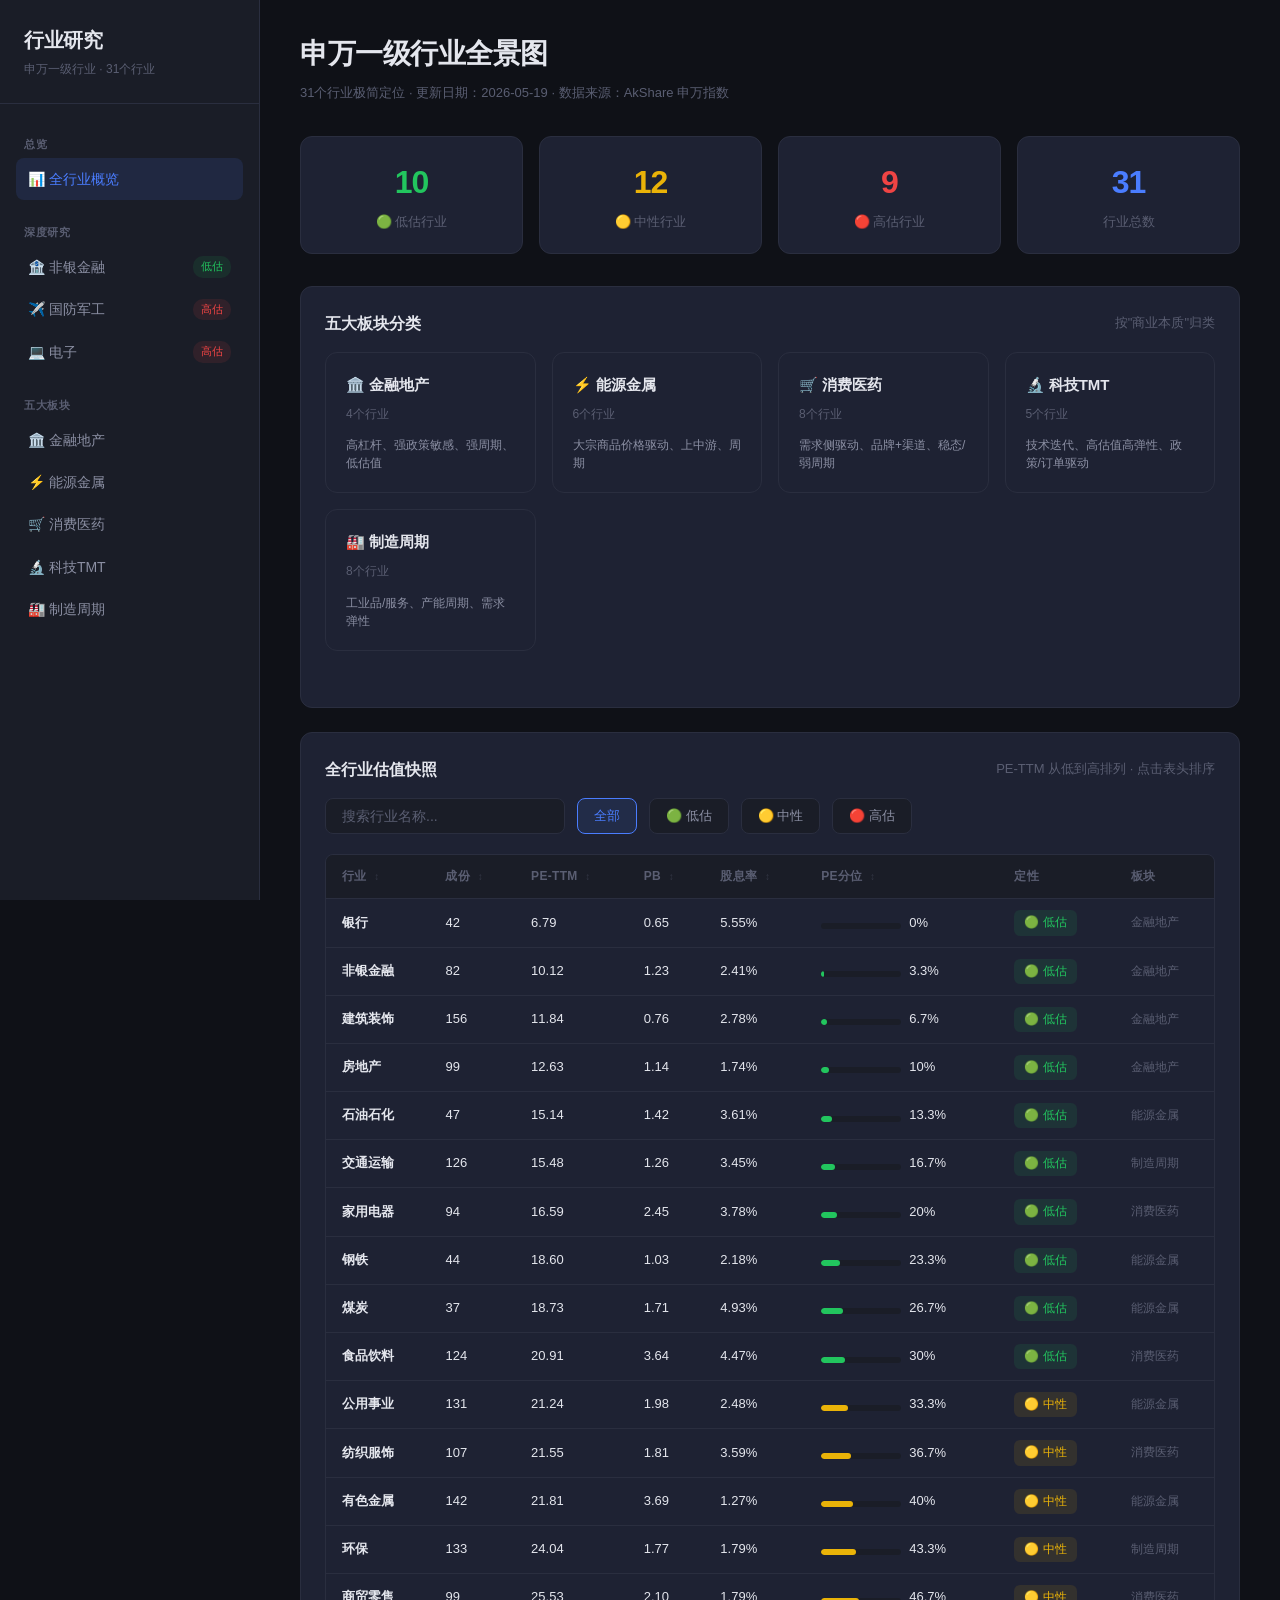
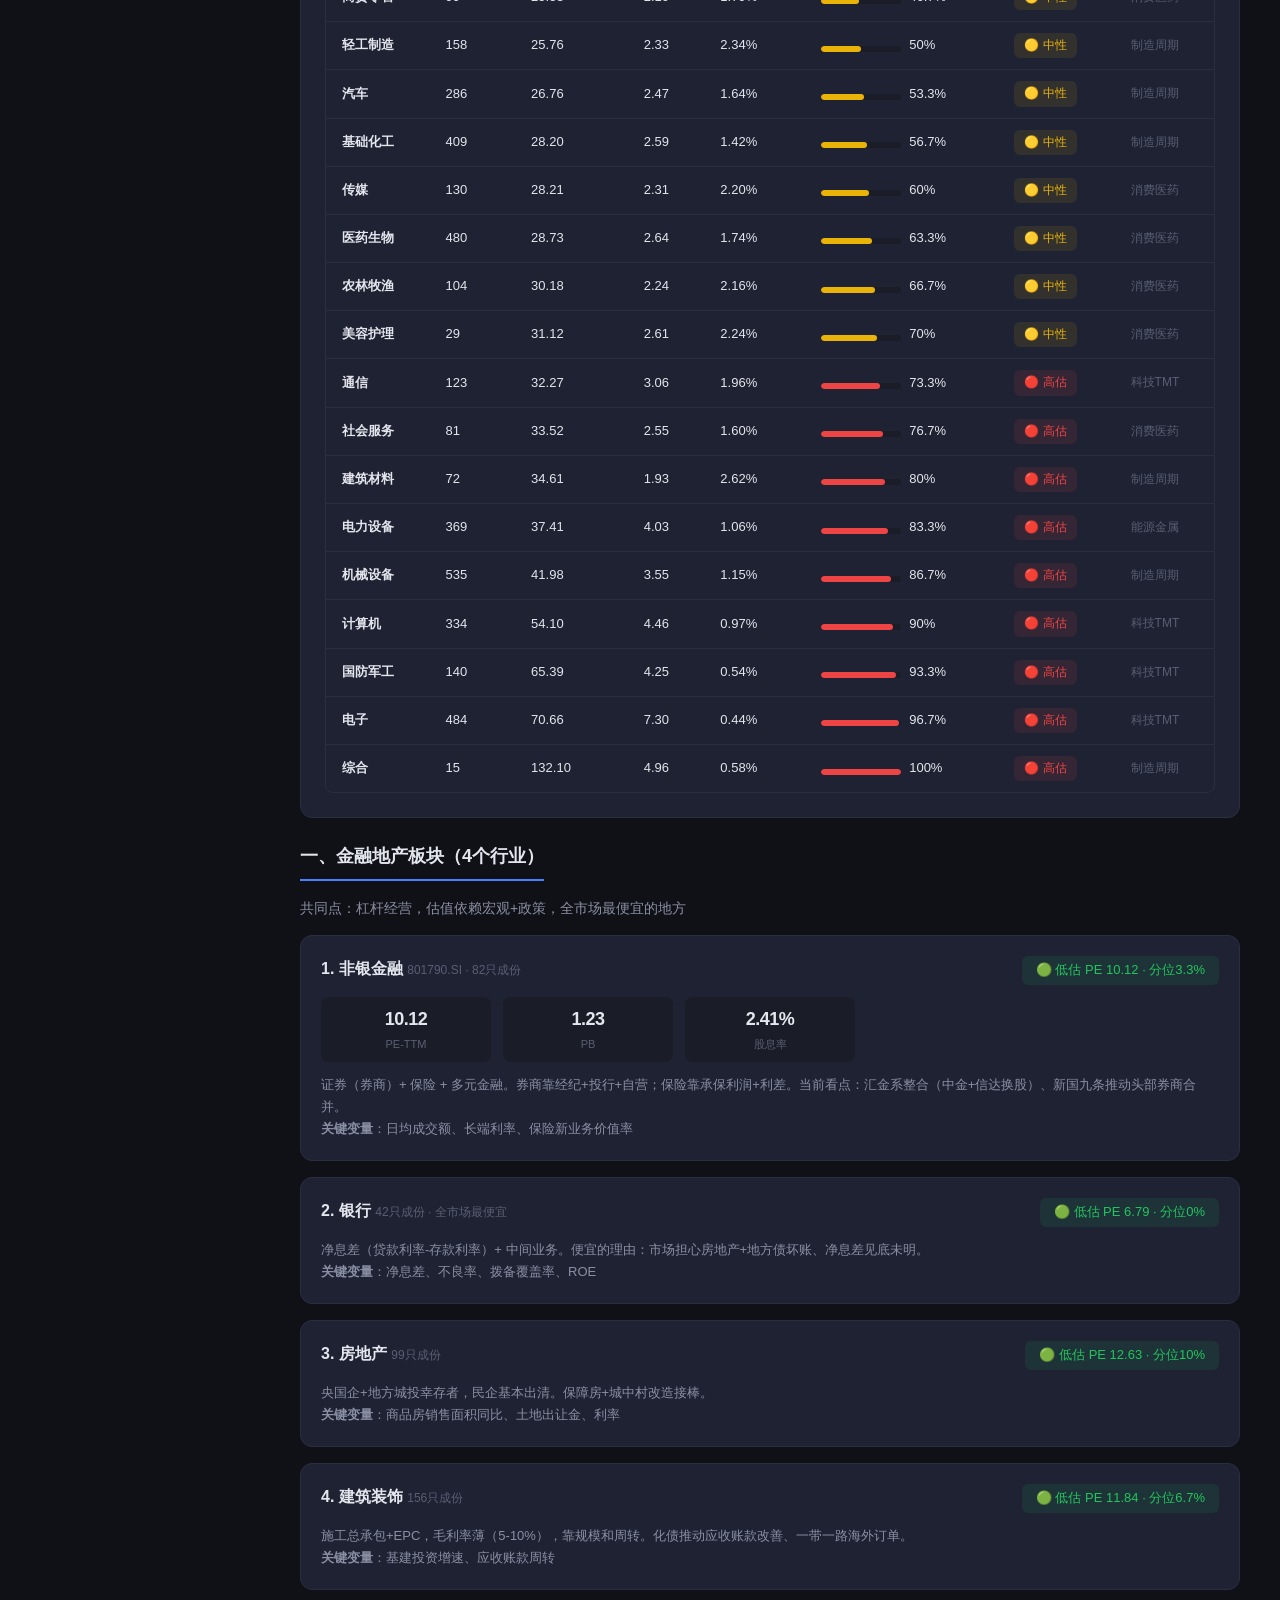
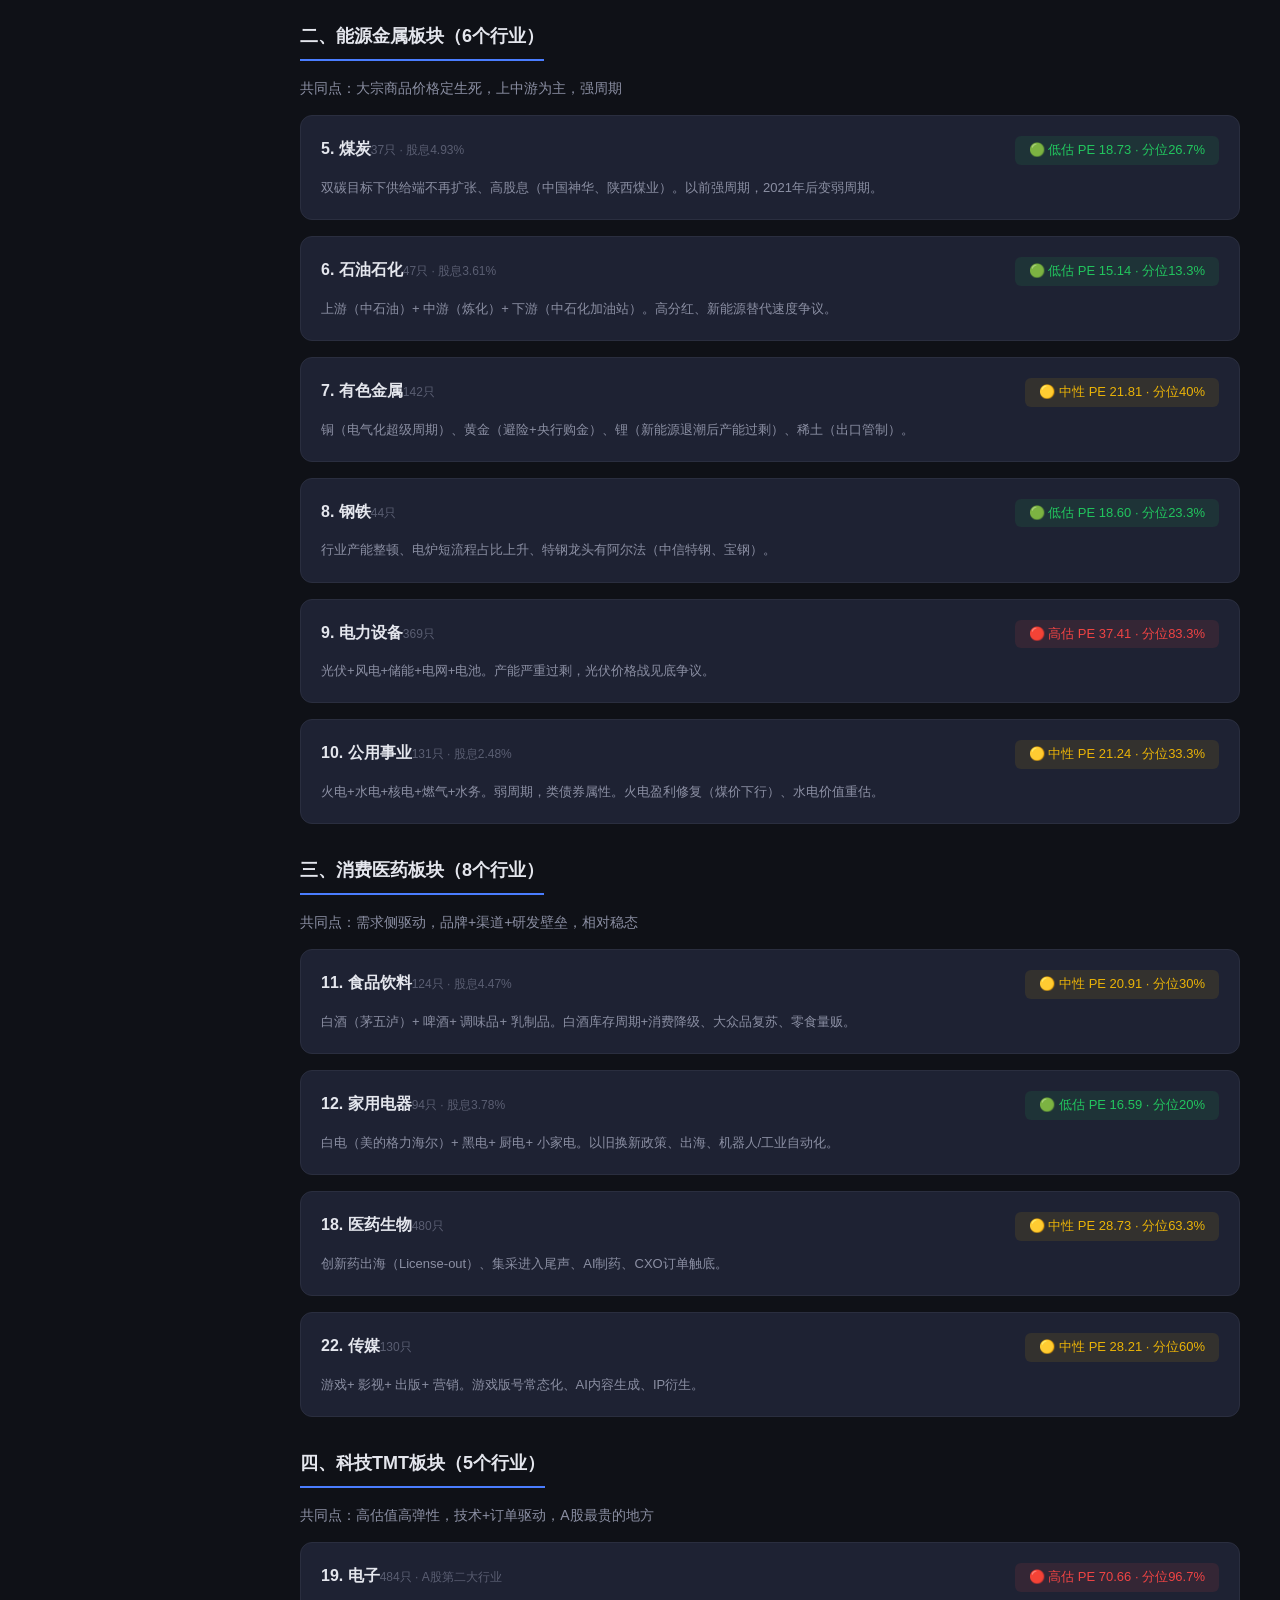
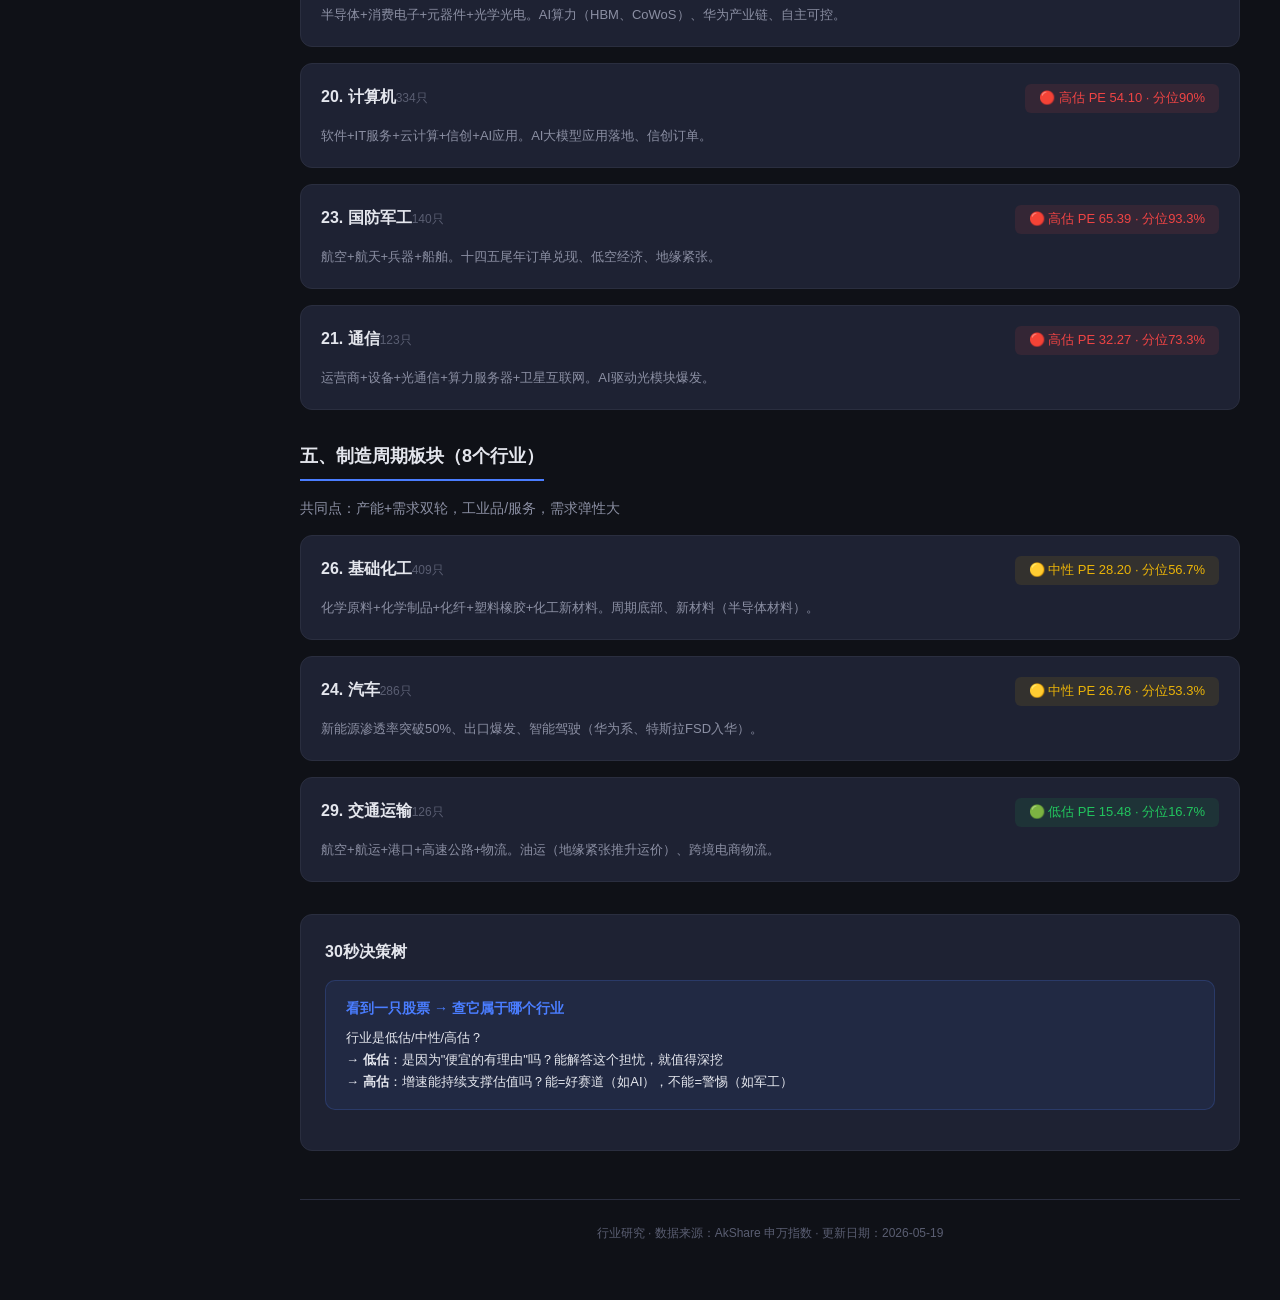
==== commit 4201059f: "移除所有持仓相关数据，适合公开展示" ====
--- a/index.html
+++ b/index.html
@@ -19,7 +19,6 @@
     <div class="nav-section">
       <div class="nav-section-title">总览</div>
       <a href="index.html" class="nav-item active">📊 全行业概览</a>
-      <a href="holdings.html" class="nav-item">📋 持仓行业映射</a>
     </div>
     <div class="nav-section">
       <div class="nav-section-title">深度研究</div>
@@ -149,7 +148,6 @@
           <div class="metric"><div class="value">10.12</div><div class="label">PE-TTM</div></div>
           <div class="metric"><div class="value">1.23</div><div class="label">PB</div></div>
           <div class="metric"><div class="value">2.41%</div><div class="label">股息率</div></div>
-          <div class="metric"><div class="value" style="color:var(--accent)">✓ 持仓</div><div class="label">中金+信达</div></div>
         </div>
         <div class="profile-desc">
           证券（券商）+ 保险 + 多元金融。券商靠经纪+投行+自营；保险靠承保利润+利差。当前看点：汇金系整合（中金+信达换股）、新国九条推动头部券商合并。<br>
@@ -288,7 +286,7 @@
           <div><span class="profile-name">22. 传媒</span><span class="profile-code">130只</span></div>
           <span class="tag tag-lg yellow">🟡 中性 PE 28.21 · 分位60%</span>
         </div>
-        <div class="profile-desc">游戏+ 影视+ 出版+ 营销。游戏版号常态化、AI内容生成、IP衍生。<span style="color:var(--accent)"> ✓ 持仓：奥飞娱乐</span></div>
+        <div class="profile-desc">游戏+ 影视+ 出版+ 营销。游戏版号常态化、AI内容生成、IP衍生。</div>
       </div>
     </div>
 
@@ -302,7 +300,7 @@
           <div><span class="profile-name">19. 电子</span><span class="profile-code">484只 · A股第二大行业</span></div>
           <span class="tag tag-lg red">🔴 高估 PE 70.66 · 分位96.7%</span>
         </div>
-        <div class="profile-desc">半导体+消费电子+元器件+光学光电。AI算力（HBM、CoWoS）、华为产业链、自主可控。<span style="color:var(--accent)"> ✓ 持仓：安凯+通富+国光+小米</span></div>
+        <div class="profile-desc">半导体+消费电子+元器件+光学光电。AI算力（HBM、CoWoS）、华为产业链、自主可控。</div>
       </div>
 
       <div class="stock-profile">
@@ -310,7 +308,7 @@
           <div><span class="profile-name">20. 计算机</span><span class="profile-code">334只</span></div>
           <span class="tag tag-lg red">🔴 高估 PE 54.10 · 分位90%</span>
         </div>
-        <div class="profile-desc">软件+IT服务+云计算+信创+AI应用。AI大模型应用落地、信创订单。<span style="color:var(--accent)"> ✓ 持仓：商汤(港股映射)</span></div>
+        <div class="profile-desc">软件+IT服务+云计算+信创+AI应用。AI大模型应用落地、信创订单。</div>
       </div>
 
       <div class="stock-profile">
@@ -318,7 +316,7 @@
           <div><span class="profile-name">23. 国防军工</span><span class="profile-code">140只</span></div>
           <span class="tag tag-lg red">🔴 高估 PE 65.39 · 分位93.3%</span>
         </div>
-        <div class="profile-desc">航空+航天+兵器+船舶。十四五尾年订单兑现、低空经济、地缘紧张。<span style="color:var(--accent)"> ✓ 持仓：中航西飞+卫星ETF</span></div>
+        <div class="profile-desc">航空+航天+兵器+船舶。十四五尾年订单兑现、低空经济、地缘紧张。</div>
       </div>
 
       <div class="stock-profile">
@@ -340,7 +338,7 @@
           <div><span class="profile-name">26. 基础化工</span><span class="profile-code">409只</span></div>
           <span class="tag tag-lg yellow">🟡 中性 PE 28.20 · 分位56.7%</span>
         </div>
-        <div class="profile-desc">化学原料+化学制品+化纤+塑料橡胶+化工新材料。周期底部、新材料（半导体材料）。<span style="color:var(--accent)"> ✓ 持仓：彤程新材+航锦科技</span></div>
+        <div class="profile-desc">化学原料+化学制品+化纤+塑料橡胶+化工新材料。周期底部、新材料（半导体材料）。</div>
       </div>
 
       <div class="stock-profile">
@@ -373,31 +371,6 @@
       </div>
     </div>
 
-    <!-- My Holdings -->
-    <div class="card fade-in">
-      <div class="card-header">
-        <span class="card-title">我的持仓行业评估</span>
-      </div>
-      <div class="table-wrapper">
-        <table>
-          <thead>
-            <tr><th>持仓</th><th>所属行业</th><th>行业估值</th><th>评估</th></tr>
-          </thead>
-          <tbody>
-            <tr><td><strong>中金+信达</strong></td><td>非银金融</td><td><span class="tag green">🟢低估 3.3%</span></td><td>行业贝塔好，但要看个股阿尔法</td></tr>
-            <tr><td><strong>彤程+航锦</strong></td><td>基础化工</td><td><span class="tag yellow">🟡中性 56.7%</span></td><td>行业不算便宜，看子赛道</td></tr>
-            <tr><td><strong>奥飞</strong></td><td>传媒</td><td><span class="tag yellow">🟡中性 60%</span></td><td>行业有AI主题，但奥飞是衍生品</td></tr>
-            <tr><td><strong>安凯</strong></td><td>电子</td><td><span class="tag red">🔴高估 96.7%</span></td><td>行业贵，必须看阿尔法</td></tr>
-            <tr><td><strong>商汤</strong></td><td>计算机/AI</td><td><span class="tag red">🔴高估 90%</span></td><td>同上</td></tr>
-          </tbody>
-        </table>
-      </div>
-      <div class="verdict-box neutral" style="margin-top:16px">
-        <div class="verdict-title">结论</div>
-        持仓两头分化（低估金融+高估科技），缺中间地带的稳态消费/低估周期。
-      </div>
-    </div>
-
     <div class="footer">
       行业研究 · 数据来源：AkShare 申万指数 · 更新日期：2026-05-19
     </div>
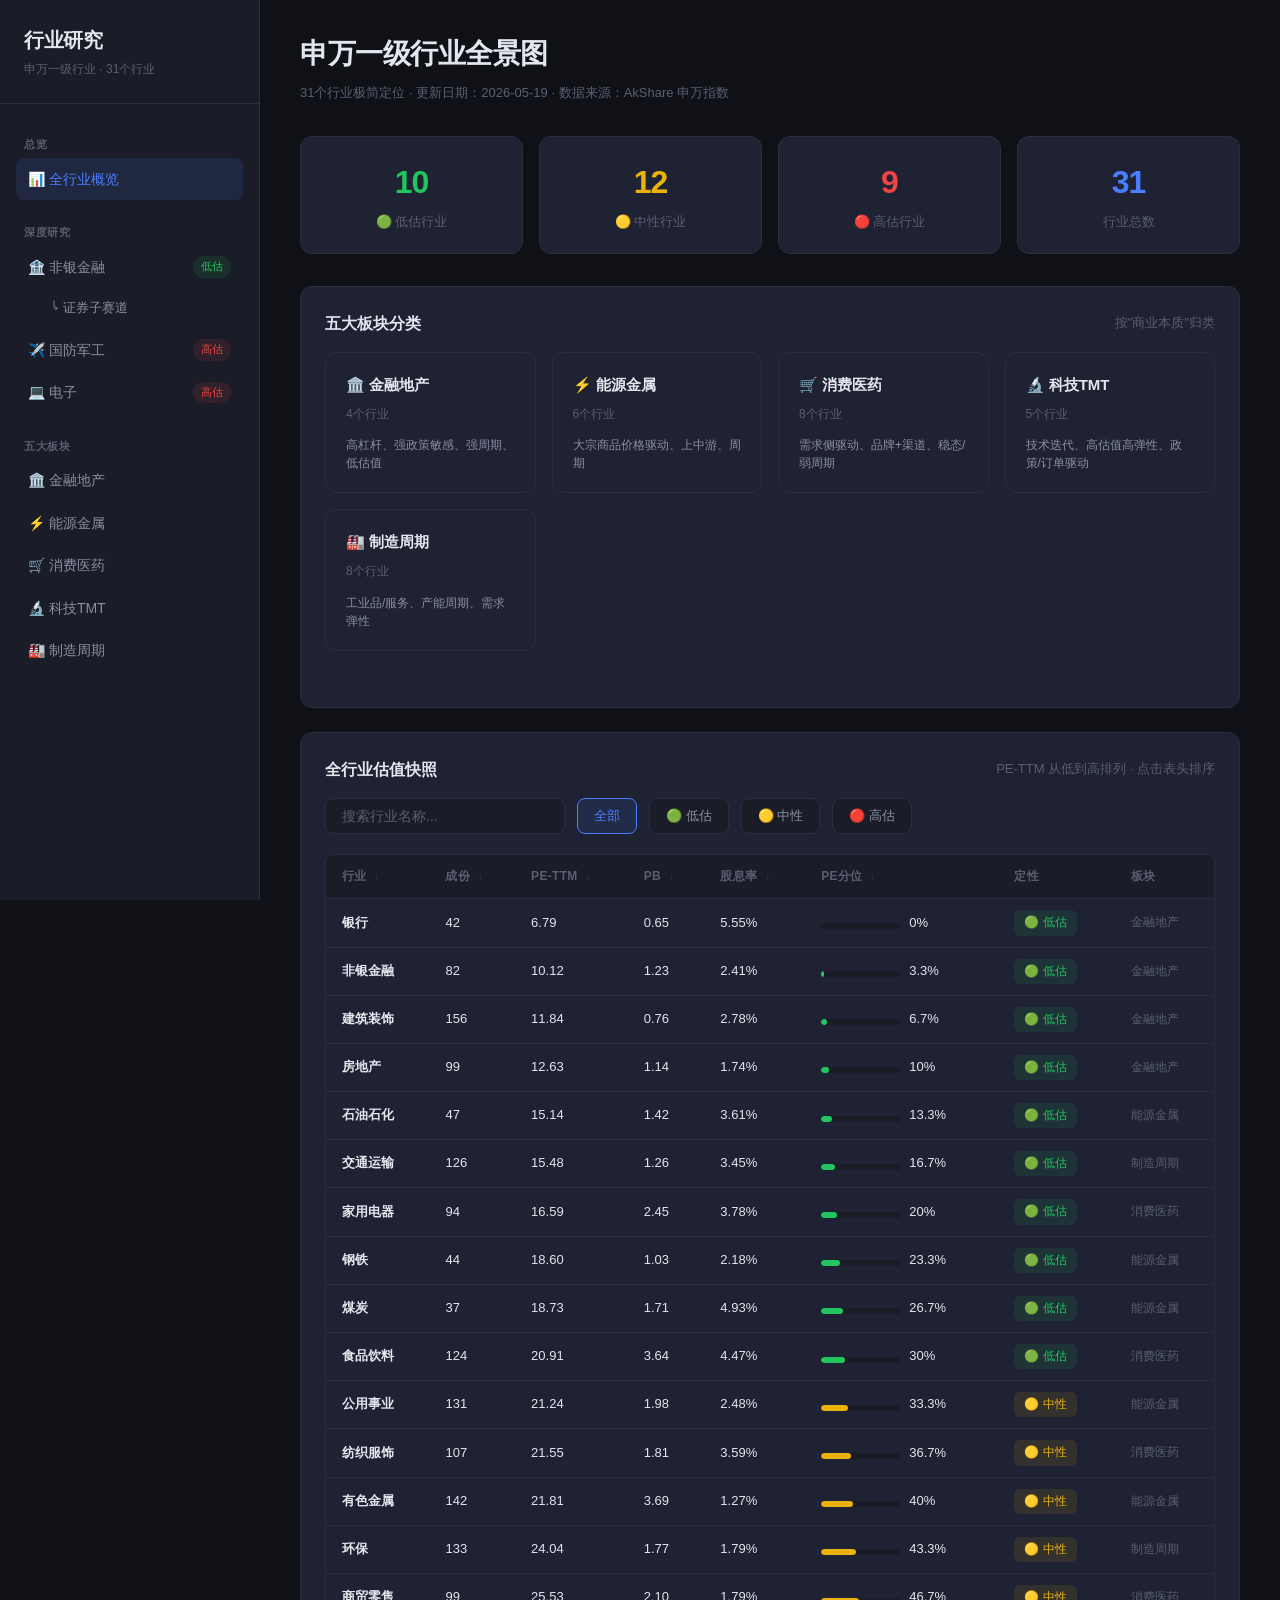
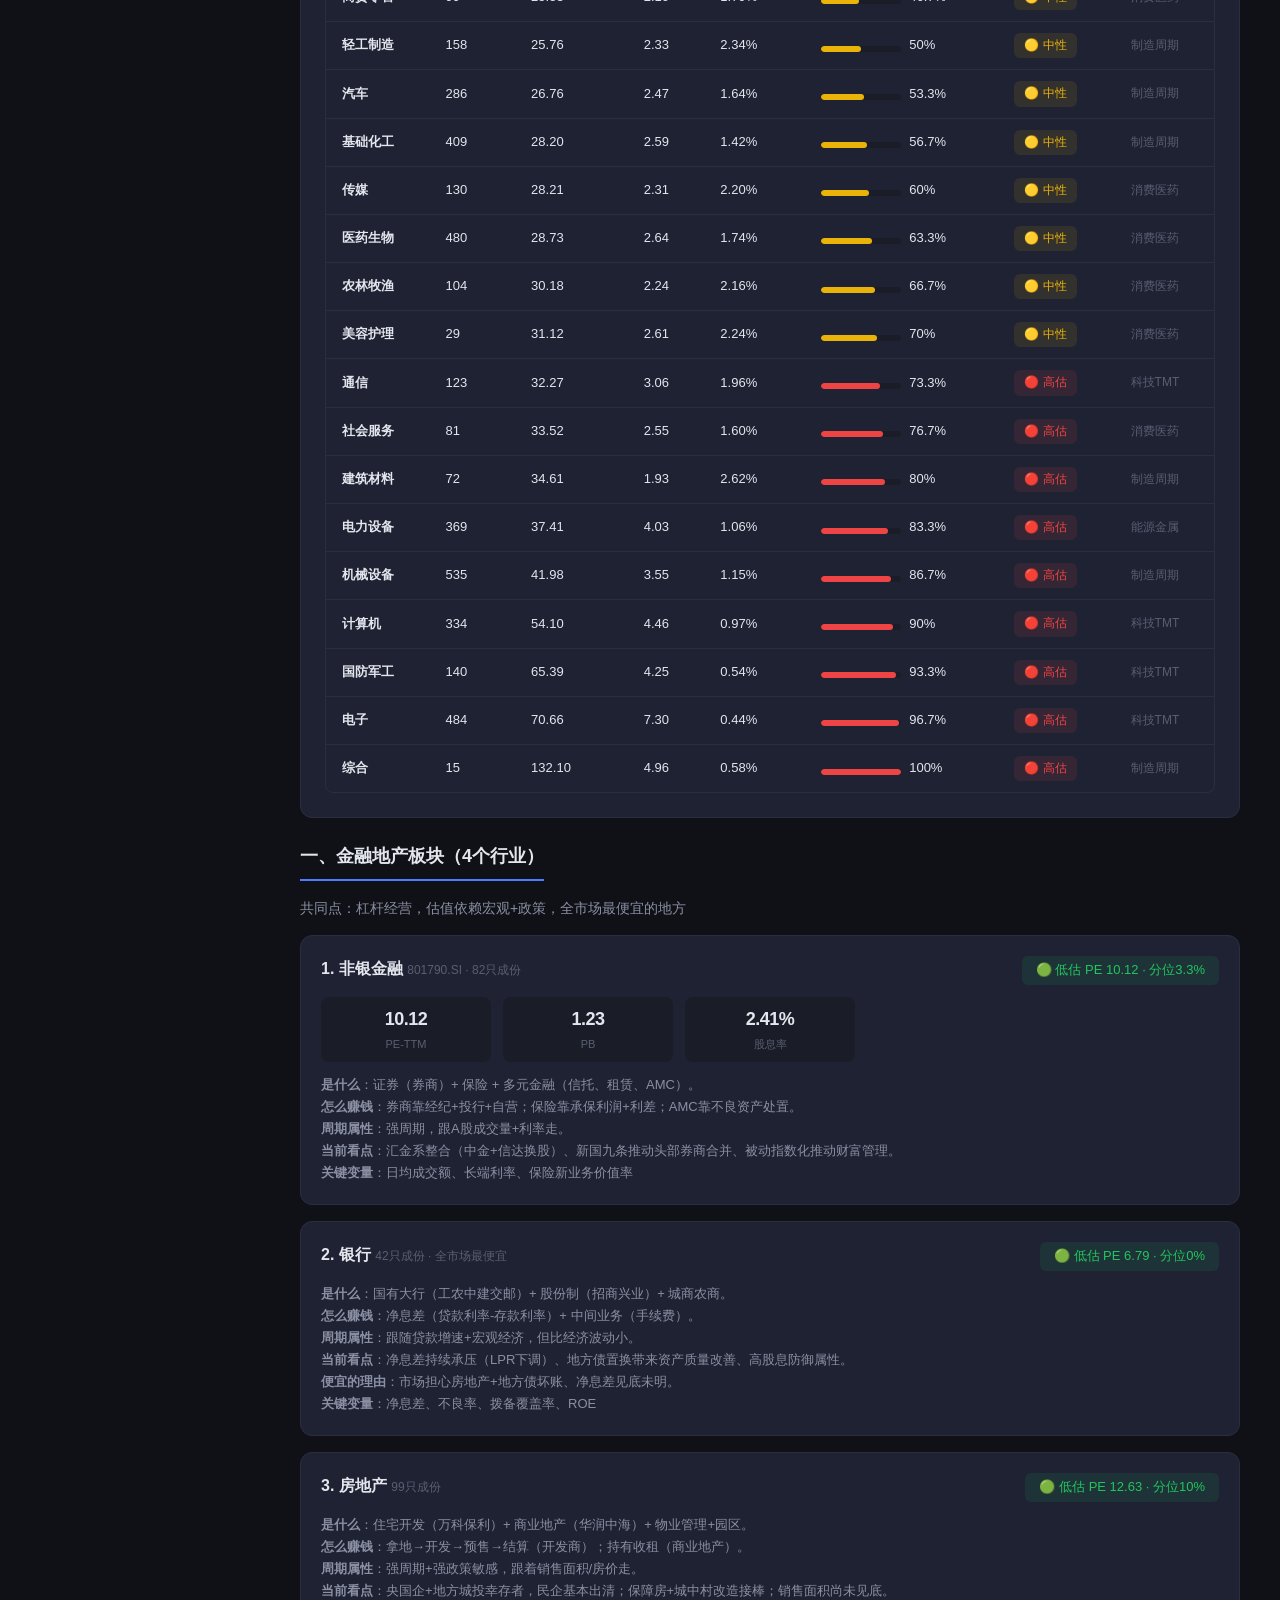
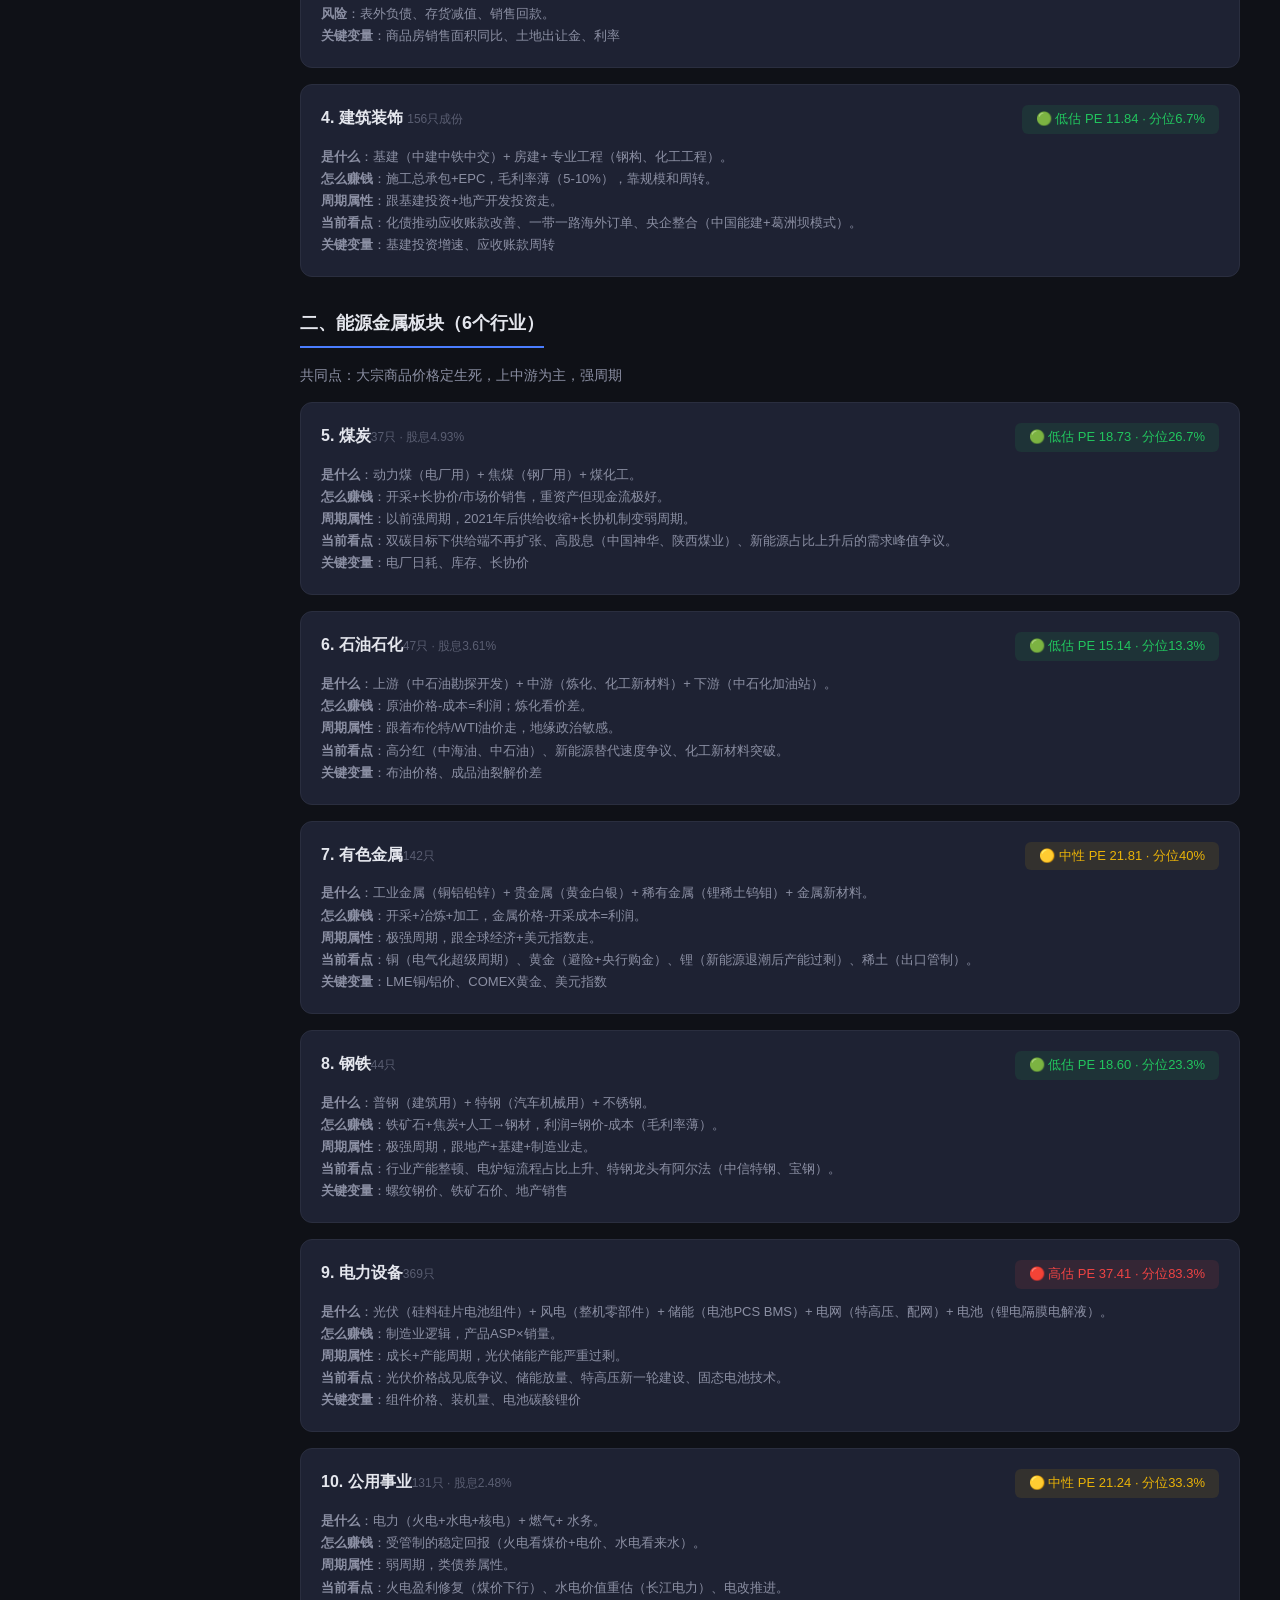
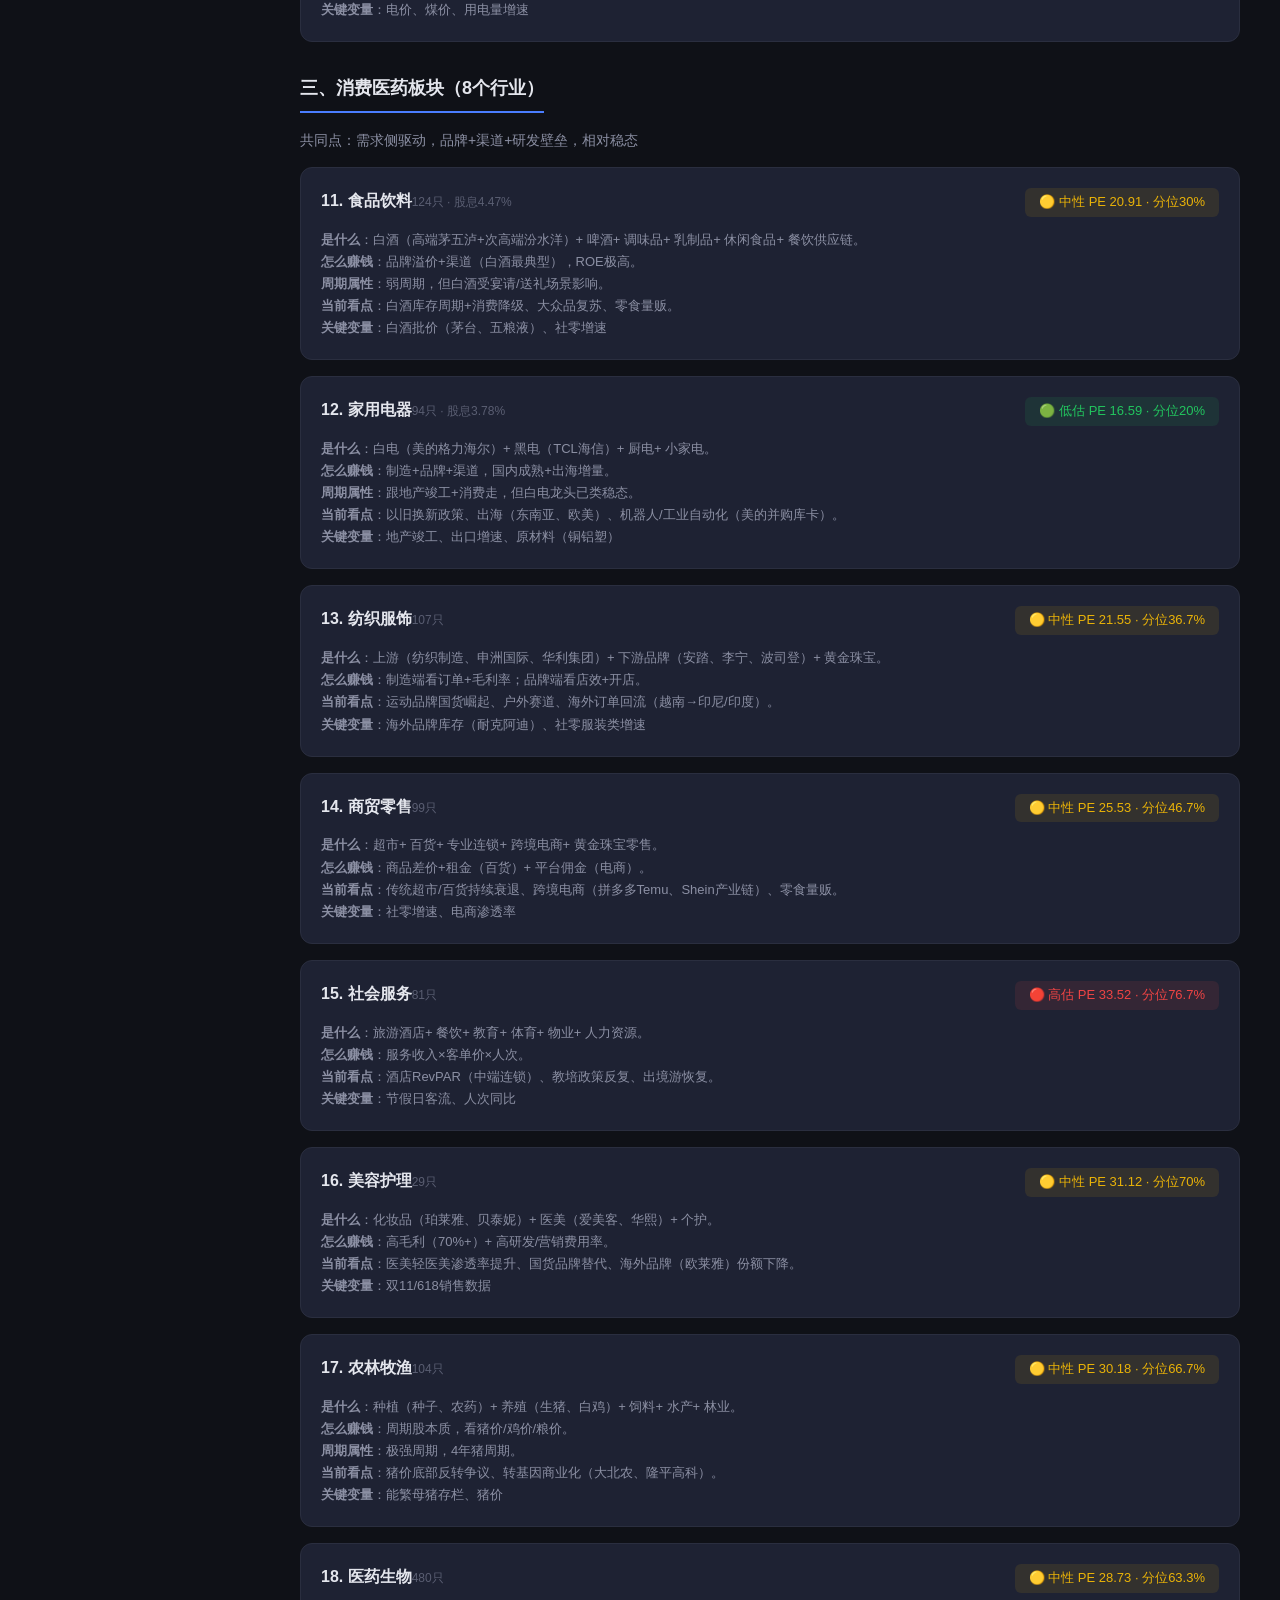
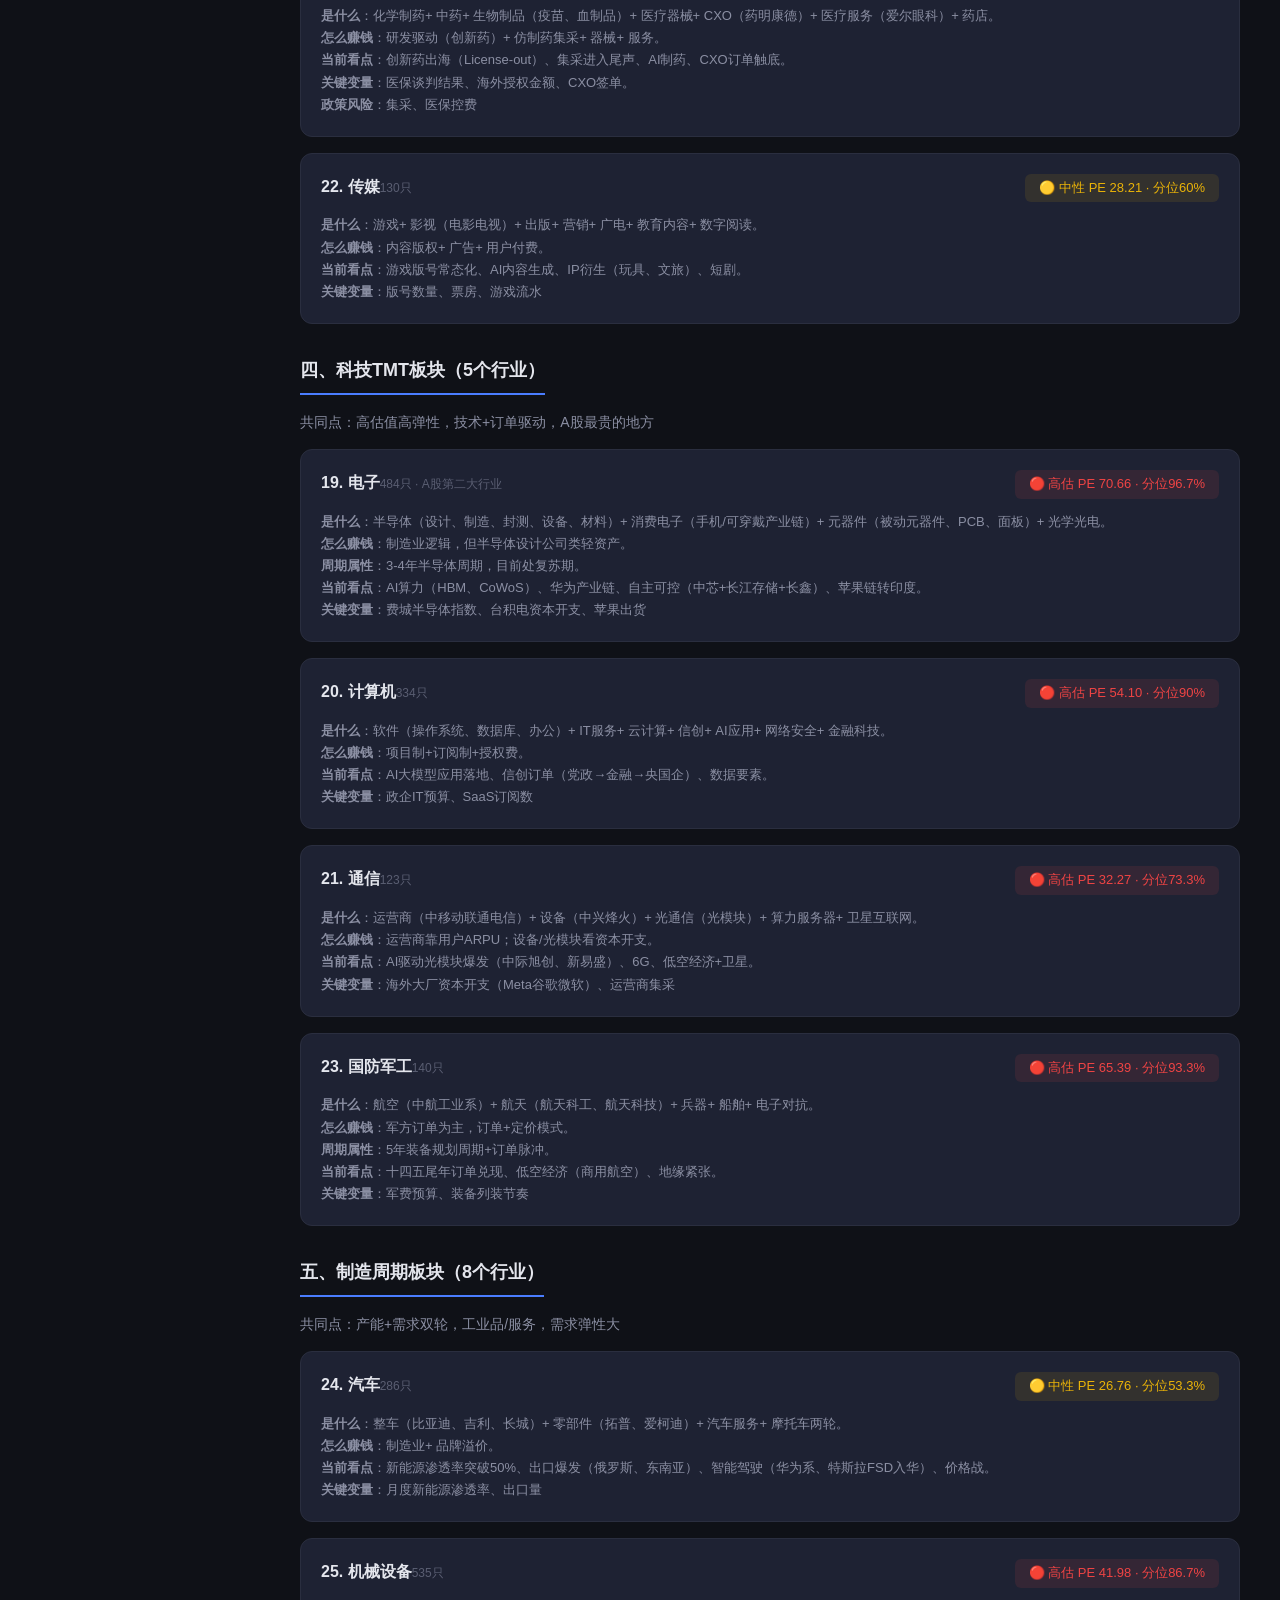
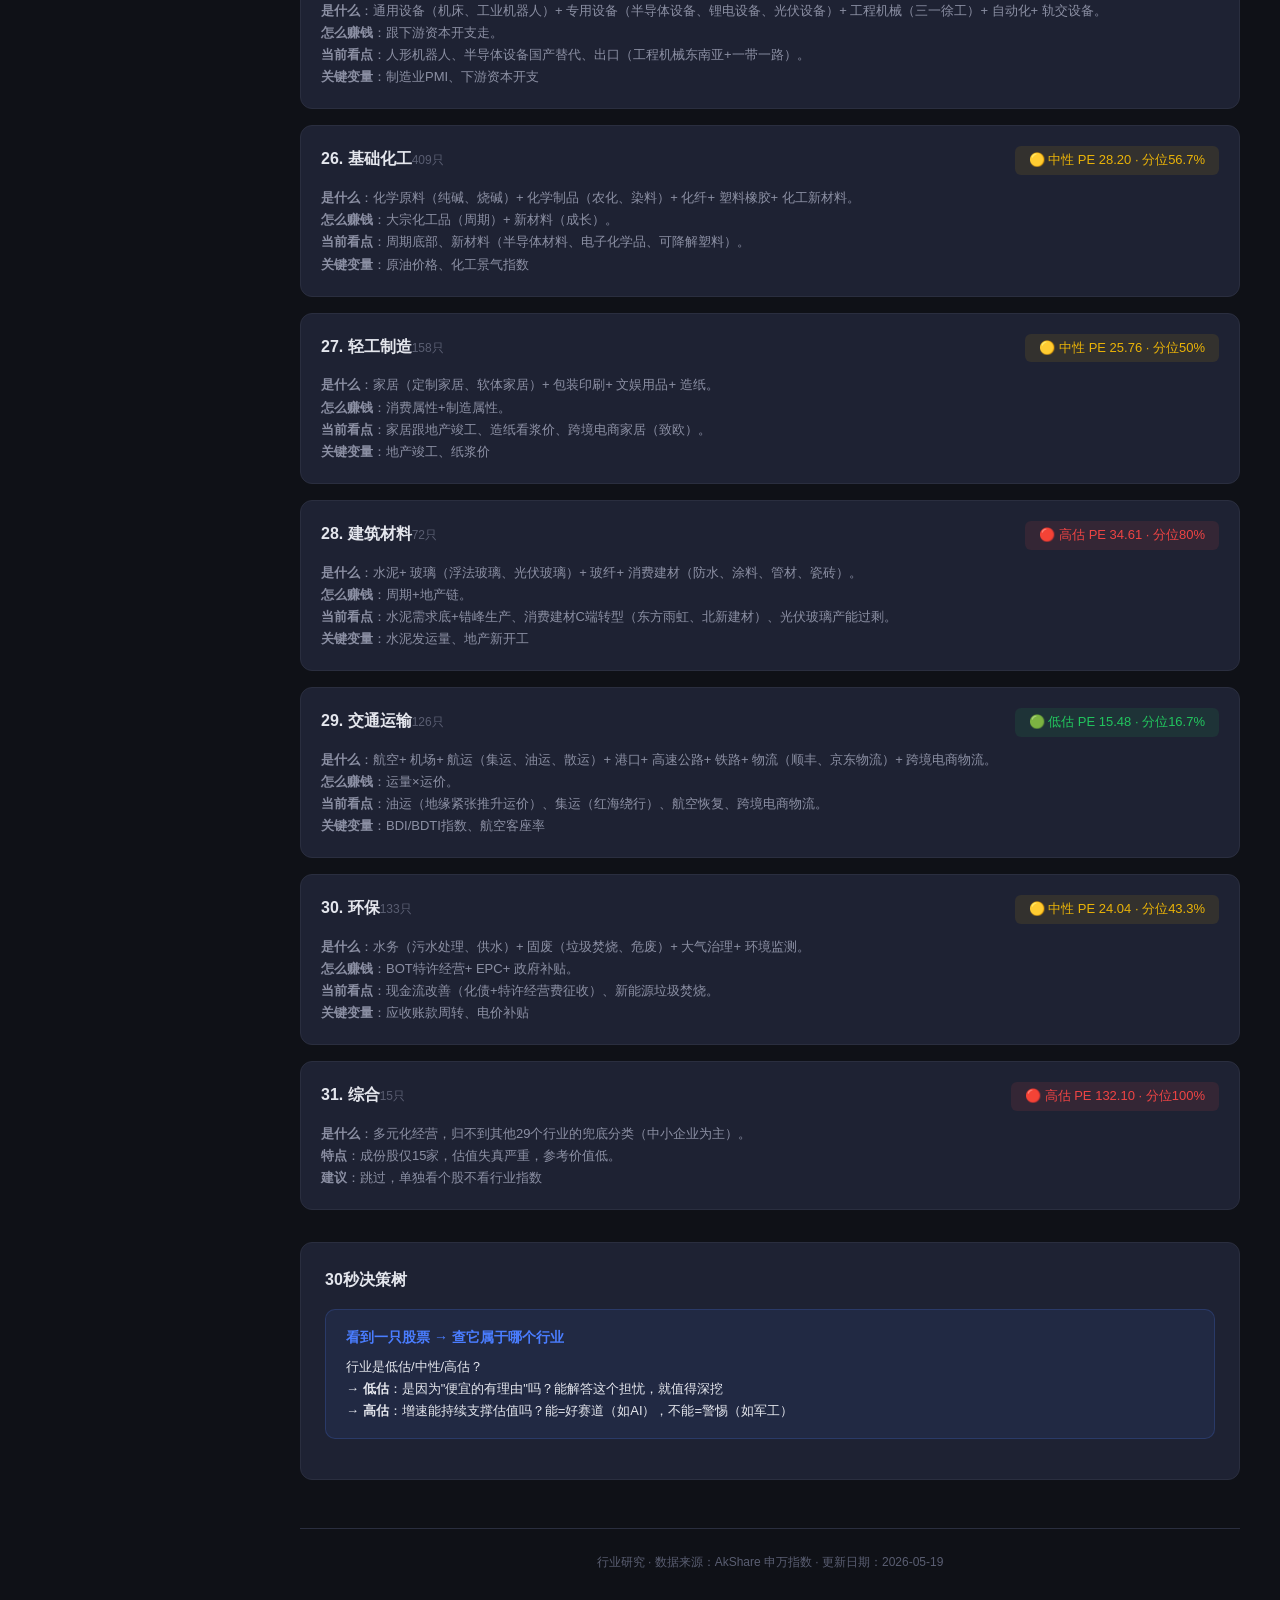
==== commit e6a42400: "Expand all pages with full markdown content - index.html: Full 31 industry descriptions with 是什么/怎么赚" ====
--- a/index.html
+++ b/index.html
@@ -23,6 +23,7 @@
     <div class="nav-section">
       <div class="nav-section-title">深度研究</div>
       <a href="nonbank-finance.html" class="nav-item">🏦 非银金融 <span class="badge green">低估</span></a>
+      <a href="sub-securities.html" class="nav-item" style="padding-left:36px;font-size:13px">↳ 证券子赛道</a>
       <a href="defense.html" class="nav-item">✈️ 国防军工 <span class="badge red">高估</span></a>
       <a href="electronics.html" class="nav-item">💻 电子 <span class="badge red">高估</span></a>
     </div>
@@ -150,7 +151,10 @@
           <div class="metric"><div class="value">2.41%</div><div class="label">股息率</div></div>
         </div>
         <div class="profile-desc">
-          证券（券商）+ 保险 + 多元金融。券商靠经纪+投行+自营；保险靠承保利润+利差。当前看点：汇金系整合（中金+信达换股）、新国九条推动头部券商合并。<br>
+          <strong>是什么</strong>：证券（券商）+ 保险 + 多元金融（信托、租赁、AMC）。<br>
+          <strong>怎么赚钱</strong>：券商靠经纪+投行+自营；保险靠承保利润+利差；AMC靠不良资产处置。<br>
+          <strong>周期属性</strong>：强周期，跟A股成交量+利率走。<br>
+          <strong>当前看点</strong>：汇金系整合（中金+信达换股）、新国九条推动头部券商合并、被动指数化推动财富管理。<br>
           <strong>关键变量</strong>：日均成交额、长端利率、保险新业务价值率
         </div>
       </div>
@@ -164,7 +168,11 @@
           <span class="tag tag-lg green">🟢 低估 PE 6.79 · 分位0%</span>
         </div>
         <div class="profile-desc">
-          净息差（贷款利率-存款利率）+ 中间业务。便宜的理由：市场担心房地产+地方债坏账、净息差见底未明。<br>
+          <strong>是什么</strong>：国有大行（工农中建交邮）+ 股份制（招商兴业）+ 城商农商。<br>
+          <strong>怎么赚钱</strong>：净息差（贷款利率-存款利率）+ 中间业务（手续费）。<br>
+          <strong>周期属性</strong>：跟随贷款增速+宏观经济，但比经济波动小。<br>
+          <strong>当前看点</strong>：净息差持续承压（LPR下调）、地方债置换带来资产质量改善、高股息防御属性。<br>
+          <strong>便宜的理由</strong>：市场担心房地产+地方债坏账、净息差见底未明。<br>
           <strong>关键变量</strong>：净息差、不良率、拨备覆盖率、ROE
         </div>
       </div>
@@ -178,7 +186,11 @@
           <span class="tag tag-lg green">🟢 低估 PE 12.63 · 分位10%</span>
         </div>
         <div class="profile-desc">
-          央国企+地方城投幸存者，民企基本出清。保障房+城中村改造接棒。<br>
+          <strong>是什么</strong>：住宅开发（万科保利）+ 商业地产（华润中海）+ 物业管理+园区。<br>
+          <strong>怎么赚钱</strong>：拿地→开发→预售→结算（开发商）；持有收租（商业地产）。<br>
+          <strong>周期属性</strong>：强周期+强政策敏感，跟着销售面积/房价走。<br>
+          <strong>当前看点</strong>：央国企+地方城投幸存者，民企基本出清；保障房+城中村改造接棒；销售面积尚未见底。<br>
+          <strong>风险</strong>：表外负债、存货减值、销售回款。<br>
           <strong>关键变量</strong>：商品房销售面积同比、土地出让金、利率
         </div>
       </div>
@@ -192,7 +204,10 @@
           <span class="tag tag-lg green">🟢 低估 PE 11.84 · 分位6.7%</span>
         </div>
         <div class="profile-desc">
-          施工总承包+EPC，毛利率薄（5-10%），靠规模和周转。化债推动应收账款改善、一带一路海外订单。<br>
+          <strong>是什么</strong>：基建（中建中铁中交）+ 房建+ 专业工程（钢构、化工工程）。<br>
+          <strong>怎么赚钱</strong>：施工总承包+EPC，毛利率薄（5-10%），靠规模和周转。<br>
+          <strong>周期属性</strong>：跟基建投资+地产开发投资走。<br>
+          <strong>当前看点</strong>：化债推动应收账款改善、一带一路海外订单、央企整合（中国能建+葛洲坝模式）。<br>
           <strong>关键变量</strong>：基建投资增速、应收账款周转
         </div>
       </div>
@@ -208,7 +223,13 @@
           <div><span class="profile-name">5. 煤炭</span><span class="profile-code">37只 · 股息4.93%</span></div>
           <span class="tag tag-lg green">🟢 低估 PE 18.73 · 分位26.7%</span>
         </div>
-        <div class="profile-desc">双碳目标下供给端不再扩张、高股息（中国神华、陕西煤业）。以前强周期，2021年后变弱周期。</div>
+        <div class="profile-desc">
+          <strong>是什么</strong>：动力煤（电厂用）+ 焦煤（钢厂用）+ 煤化工。<br>
+          <strong>怎么赚钱</strong>：开采+长协价/市场价销售，重资产但现金流极好。<br>
+          <strong>周期属性</strong>：以前强周期，2021年后供给收缩+长协机制变弱周期。<br>
+          <strong>当前看点</strong>：双碳目标下供给端不再扩张、高股息（中国神华、陕西煤业）、新能源占比上升后的需求峰值争议。<br>
+          <strong>关键变量</strong>：电厂日耗、库存、长协价
+        </div>
       </div>
 
       <div class="stock-profile">
@@ -216,7 +237,13 @@
           <div><span class="profile-name">6. 石油石化</span><span class="profile-code">47只 · 股息3.61%</span></div>
           <span class="tag tag-lg green">🟢 低估 PE 15.14 · 分位13.3%</span>
         </div>
-        <div class="profile-desc">上游（中石油）+ 中游（炼化）+ 下游（中石化加油站）。高分红、新能源替代速度争议。</div>
+        <div class="profile-desc">
+          <strong>是什么</strong>：上游（中石油勘探开发）+ 中游（炼化、化工新材料）+ 下游（中石化加油站）。<br>
+          <strong>怎么赚钱</strong>：原油价格-成本=利润；炼化看价差。<br>
+          <strong>周期属性</strong>：跟着布伦特/WTI油价走，地缘政治敏感。<br>
+          <strong>当前看点</strong>：高分红（中海油、中石油）、新能源替代速度争议、化工新材料突破。<br>
+          <strong>关键变量</strong>：布油价格、成品油裂解价差
+        </div>
       </div>
 
       <div class="stock-profile">
@@ -224,7 +251,13 @@
           <div><span class="profile-name">7. 有色金属</span><span class="profile-code">142只</span></div>
           <span class="tag tag-lg yellow">🟡 中性 PE 21.81 · 分位40%</span>
         </div>
-        <div class="profile-desc">铜（电气化超级周期）、黄金（避险+央行购金）、锂（新能源退潮后产能过剩）、稀土（出口管制）。</div>
+        <div class="profile-desc">
+          <strong>是什么</strong>：工业金属（铜铝铅锌）+ 贵金属（黄金白银）+ 稀有金属（锂稀土钨钼）+ 金属新材料。<br>
+          <strong>怎么赚钱</strong>：开采+冶炼+加工，金属价格-开采成本=利润。<br>
+          <strong>周期属性</strong>：极强周期，跟全球经济+美元指数走。<br>
+          <strong>当前看点</strong>：铜（电气化超级周期）、黄金（避险+央行购金）、锂（新能源退潮后产能过剩）、稀土（出口管制）。<br>
+          <strong>关键变量</strong>：LME铜/铝价、COMEX黄金、美元指数
+        </div>
       </div>
 
       <div class="stock-profile">
@@ -232,7 +265,13 @@
           <div><span class="profile-name">8. 钢铁</span><span class="profile-code">44只</span></div>
           <span class="tag tag-lg green">🟢 低估 PE 18.60 · 分位23.3%</span>
         </div>
-        <div class="profile-desc">行业产能整顿、电炉短流程占比上升、特钢龙头有阿尔法（中信特钢、宝钢）。</div>
+        <div class="profile-desc">
+          <strong>是什么</strong>：普钢（建筑用）+ 特钢（汽车机械用）+ 不锈钢。<br>
+          <strong>怎么赚钱</strong>：铁矿石+焦炭+人工→钢材，利润=钢价-成本（毛利率薄）。<br>
+          <strong>周期属性</strong>：极强周期，跟地产+基建+制造业走。<br>
+          <strong>当前看点</strong>：行业产能整顿、电炉短流程占比上升、特钢龙头有阿尔法（中信特钢、宝钢）。<br>
+          <strong>关键变量</strong>：螺纹钢价、铁矿石价、地产销售
+        </div>
       </div>
 
       <div class="stock-profile">
@@ -240,7 +279,13 @@
           <div><span class="profile-name">9. 电力设备</span><span class="profile-code">369只</span></div>
           <span class="tag tag-lg red">🔴 高估 PE 37.41 · 分位83.3%</span>
         </div>
-        <div class="profile-desc">光伏+风电+储能+电网+电池。产能严重过剩，光伏价格战见底争议。</div>
+        <div class="profile-desc">
+          <strong>是什么</strong>：光伏（硅料硅片电池组件）+ 风电（整机零部件）+ 储能（电池PCS BMS）+ 电网（特高压、配网）+ 电池（锂电隔膜电解液）。<br>
+          <strong>怎么赚钱</strong>：制造业逻辑，产品ASP×销量。<br>
+          <strong>周期属性</strong>：成长+产能周期，光伏储能产能严重过剩。<br>
+          <strong>当前看点</strong>：光伏价格战见底争议、储能放量、特高压新一轮建设、固态电池技术。<br>
+          <strong>关键变量</strong>：组件价格、装机量、电池碳酸锂价
+        </div>
       </div>
 
       <div class="stock-profile">
@@ -248,7 +293,13 @@
           <div><span class="profile-name">10. 公用事业</span><span class="profile-code">131只 · 股息2.48%</span></div>
           <span class="tag tag-lg yellow">🟡 中性 PE 21.24 · 分位33.3%</span>
         </div>
-        <div class="profile-desc">火电+水电+核电+燃气+水务。弱周期，类债券属性。火电盈利修复（煤价下行）、水电价值重估。</div>
+        <div class="profile-desc">
+          <strong>是什么</strong>：电力（火电+水电+核电）+ 燃气+ 水务。<br>
+          <strong>怎么赚钱</strong>：受管制的稳定回报（火电看煤价+电价、水电看来水）。<br>
+          <strong>周期属性</strong>：弱周期，类债券属性。<br>
+          <strong>当前看点</strong>：火电盈利修复（煤价下行）、水电价值重估（长江电力）、电改推进。<br>
+          <strong>关键变量</strong>：电价、煤价、用电量增速
+        </div>
       </div>
     </div>
 
@@ -262,7 +313,13 @@
           <div><span class="profile-name">11. 食品饮料</span><span class="profile-code">124只 · 股息4.47%</span></div>
           <span class="tag tag-lg yellow">🟡 中性 PE 20.91 · 分位30%</span>
         </div>
-        <div class="profile-desc">白酒（茅五泸）+ 啤酒+ 调味品+ 乳制品。白酒库存周期+消费降级、大众品复苏、零食量贩。</div>
+        <div class="profile-desc">
+          <strong>是什么</strong>：白酒（高端茅五泸+次高端汾水洋）+ 啤酒+ 调味品+ 乳制品+ 休闲食品+ 餐饮供应链。<br>
+          <strong>怎么赚钱</strong>：品牌溢价+渠道（白酒最典型），ROE极高。<br>
+          <strong>周期属性</strong>：弱周期，但白酒受宴请/送礼场景影响。<br>
+          <strong>当前看点</strong>：白酒库存周期+消费降级、大众品复苏、零食量贩。<br>
+          <strong>关键变量</strong>：白酒批价（茅台、五粮液）、社零增速
+        </div>
       </div>
 
       <div class="stock-profile">
@@ -270,7 +327,79 @@
           <div><span class="profile-name">12. 家用电器</span><span class="profile-code">94只 · 股息3.78%</span></div>
           <span class="tag tag-lg green">🟢 低估 PE 16.59 · 分位20%</span>
         </div>
-        <div class="profile-desc">白电（美的格力海尔）+ 黑电+ 厨电+ 小家电。以旧换新政策、出海、机器人/工业自动化。</div>
+        <div class="profile-desc">
+          <strong>是什么</strong>：白电（美的格力海尔）+ 黑电（TCL海信）+ 厨电+ 小家电。<br>
+          <strong>怎么赚钱</strong>：制造+品牌+渠道，国内成熟+出海增量。<br>
+          <strong>周期属性</strong>：跟地产竣工+消费走，但白电龙头已类稳态。<br>
+          <strong>当前看点</strong>：以旧换新政策、出海（东南亚、欧美）、机器人/工业自动化（美的并购库卡）。<br>
+          <strong>关键变量</strong>：地产竣工、出口增速、原材料（铜铝塑）
+        </div>
+      </div>
+
+      <div class="stock-profile">
+        <div class="profile-header">
+          <div><span class="profile-name">13. 纺织服饰</span><span class="profile-code">107只</span></div>
+          <span class="tag tag-lg yellow">🟡 中性 PE 21.55 · 分位36.7%</span>
+        </div>
+        <div class="profile-desc">
+          <strong>是什么</strong>：上游（纺织制造、申洲国际、华利集团）+ 下游品牌（安踏、李宁、波司登）+ 黄金珠宝。<br>
+          <strong>怎么赚钱</strong>：制造端看订单+毛利率；品牌端看店效+开店。<br>
+          <strong>当前看点</strong>：运动品牌国货崛起、户外赛道、海外订单回流（越南→印尼/印度）。<br>
+          <strong>关键变量</strong>：海外品牌库存（耐克阿迪）、社零服装类增速
+        </div>
+      </div>
+
+      <div class="stock-profile">
+        <div class="profile-header">
+          <div><span class="profile-name">14. 商贸零售</span><span class="profile-code">99只</span></div>
+          <span class="tag tag-lg yellow">🟡 中性 PE 25.53 · 分位46.7%</span>
+        </div>
+        <div class="profile-desc">
+          <strong>是什么</strong>：超市+ 百货+ 专业连锁+ 跨境电商+ 黄金珠宝零售。<br>
+          <strong>怎么赚钱</strong>：商品差价+租金（百货）+ 平台佣金（电商）。<br>
+          <strong>当前看点</strong>：传统超市/百货持续衰退、跨境电商（拼多多Temu、Shein产业链）、零食量贩。<br>
+          <strong>关键变量</strong>：社零增速、电商渗透率
+        </div>
+      </div>
+
+      <div class="stock-profile">
+        <div class="profile-header">
+          <div><span class="profile-name">15. 社会服务</span><span class="profile-code">81只</span></div>
+          <span class="tag tag-lg red">🔴 高估 PE 33.52 · 分位76.7%</span>
+        </div>
+        <div class="profile-desc">
+          <strong>是什么</strong>：旅游酒店+ 餐饮+ 教育+ 体育+ 物业+ 人力资源。<br>
+          <strong>怎么赚钱</strong>：服务收入×客单价×人次。<br>
+          <strong>当前看点</strong>：酒店RevPAR（中端连锁）、教培政策反复、出境游恢复。<br>
+          <strong>关键变量</strong>：节假日客流、人次同比
+        </div>
+      </div>
+
+      <div class="stock-profile">
+        <div class="profile-header">
+          <div><span class="profile-name">16. 美容护理</span><span class="profile-code">29只</span></div>
+          <span class="tag tag-lg yellow">🟡 中性 PE 31.12 · 分位70%</span>
+        </div>
+        <div class="profile-desc">
+          <strong>是什么</strong>：化妆品（珀莱雅、贝泰妮）+ 医美（爱美客、华熙）+ 个护。<br>
+          <strong>怎么赚钱</strong>：高毛利（70%+）+ 高研发/营销费用率。<br>
+          <strong>当前看点</strong>：医美轻医美渗透率提升、国货品牌替代、海外品牌（欧莱雅）份额下降。<br>
+          <strong>关键变量</strong>：双11/618销售数据
+        </div>
+      </div>
+
+      <div class="stock-profile">
+        <div class="profile-header">
+          <div><span class="profile-name">17. 农林牧渔</span><span class="profile-code">104只</span></div>
+          <span class="tag tag-lg yellow">🟡 中性 PE 30.18 · 分位66.7%</span>
+        </div>
+        <div class="profile-desc">
+          <strong>是什么</strong>：种植（种子、农药）+ 养殖（生猪、白鸡）+ 饲料+ 水产+ 林业。<br>
+          <strong>怎么赚钱</strong>：周期股本质，看猪价/鸡价/粮价。<br>
+          <strong>周期属性</strong>：极强周期，4年猪周期。<br>
+          <strong>当前看点</strong>：猪价底部反转争议、转基因商业化（大北农、隆平高科）。<br>
+          <strong>关键变量</strong>：能繁母猪存栏、猪价
+        </div>
       </div>
 
       <div class="stock-profile">
@@ -278,7 +407,13 @@
           <div><span class="profile-name">18. 医药生物</span><span class="profile-code">480只</span></div>
           <span class="tag tag-lg yellow">🟡 中性 PE 28.73 · 分位63.3%</span>
         </div>
-        <div class="profile-desc">创新药出海（License-out）、集采进入尾声、AI制药、CXO订单触底。</div>
+        <div class="profile-desc">
+          <strong>是什么</strong>：化学制药+ 中药+ 生物制品（疫苗、血制品）+ 医疗器械+ CXO（药明康德）+ 医疗服务（爱尔眼科）+ 药店。<br>
+          <strong>怎么赚钱</strong>：研发驱动（创新药）+ 仿制药集采+ 器械+ 服务。<br>
+          <strong>当前看点</strong>：创新药出海（License-out）、集采进入尾声、AI制药、CXO订单触底。<br>
+          <strong>关键变量</strong>：医保谈判结果、海外授权金额、CXO签单。<br>
+          <strong>政策风险</strong>：集采、医保控费
+        </div>
       </div>
 
       <div class="stock-profile">
@@ -286,7 +421,12 @@
           <div><span class="profile-name">22. 传媒</span><span class="profile-code">130只</span></div>
           <span class="tag tag-lg yellow">🟡 中性 PE 28.21 · 分位60%</span>
         </div>
-        <div class="profile-desc">游戏+ 影视+ 出版+ 营销。游戏版号常态化、AI内容生成、IP衍生。</div>
+        <div class="profile-desc">
+          <strong>是什么</strong>：游戏+ 影视（电影电视）+ 出版+ 营销+ 广电+ 教育内容+ 数字阅读。<br>
+          <strong>怎么赚钱</strong>：内容版权+ 广告+ 用户付费。<br>
+          <strong>当前看点</strong>：游戏版号常态化、AI内容生成、IP衍生（玩具、文旅）、短剧。<br>
+          <strong>关键变量</strong>：版号数量、票房、游戏流水
+        </div>
       </div>
     </div>
 
@@ -300,7 +440,13 @@
           <div><span class="profile-name">19. 电子</span><span class="profile-code">484只 · A股第二大行业</span></div>
           <span class="tag tag-lg red">🔴 高估 PE 70.66 · 分位96.7%</span>
         </div>
-        <div class="profile-desc">半导体+消费电子+元器件+光学光电。AI算力（HBM、CoWoS）、华为产业链、自主可控。</div>
+        <div class="profile-desc">
+          <strong>是什么</strong>：半导体（设计、制造、封测、设备、材料）+ 消费电子（手机/可穿戴产业链）+ 元器件（被动元器件、PCB、面板）+ 光学光电。<br>
+          <strong>怎么赚钱</strong>：制造业逻辑，但半导体设计公司类轻资产。<br>
+          <strong>周期属性</strong>：3-4年半导体周期，目前处复苏期。<br>
+          <strong>当前看点</strong>：AI算力（HBM、CoWoS）、华为产业链、自主可控（中芯+长江存储+长鑫）、苹果链转印度。<br>
+          <strong>关键变量</strong>：费城半导体指数、台积电资本开支、苹果出货
+        </div>
       </div>
 
       <div class="stock-profile">
@@ -308,7 +454,25 @@
           <div><span class="profile-name">20. 计算机</span><span class="profile-code">334只</span></div>
           <span class="tag tag-lg red">🔴 高估 PE 54.10 · 分位90%</span>
         </div>
-        <div class="profile-desc">软件+IT服务+云计算+信创+AI应用。AI大模型应用落地、信创订单。</div>
+        <div class="profile-desc">
+          <strong>是什么</strong>：软件（操作系统、数据库、办公）+ IT服务+ 云计算+ 信创+ AI应用+ 网络安全+ 金融科技。<br>
+          <strong>怎么赚钱</strong>：项目制+订阅制+授权费。<br>
+          <strong>当前看点</strong>：AI大模型应用落地、信创订单（党政→金融→央国企）、数据要素。<br>
+          <strong>关键变量</strong>：政企IT预算、SaaS订阅数
+        </div>
+      </div>
+
+      <div class="stock-profile">
+        <div class="profile-header">
+          <div><span class="profile-name">21. 通信</span><span class="profile-code">123只</span></div>
+          <span class="tag tag-lg red">🔴 高估 PE 32.27 · 分位73.3%</span>
+        </div>
+        <div class="profile-desc">
+          <strong>是什么</strong>：运营商（中移动联通电信）+ 设备（中兴烽火）+ 光通信（光模块）+ 算力服务器+ 卫星互联网。<br>
+          <strong>怎么赚钱</strong>：运营商靠用户ARPU；设备/光模块看资本开支。<br>
+          <strong>当前看点</strong>：AI驱动光模块爆发（中际旭创、新易盛）、6G、低空经济+卫星。<br>
+          <strong>关键变量</strong>：海外大厂资本开支（Meta谷歌微软）、运营商集采
+        </div>
       </div>
 
       <div class="stock-profile">
@@ -316,15 +480,13 @@
           <div><span class="profile-name">23. 国防军工</span><span class="profile-code">140只</span></div>
           <span class="tag tag-lg red">🔴 高估 PE 65.39 · 分位93.3%</span>
         </div>
-        <div class="profile-desc">航空+航天+兵器+船舶。十四五尾年订单兑现、低空经济、地缘紧张。</div>
-      </div>
-
-      <div class="stock-profile">
-        <div class="profile-header">
-          <div><span class="profile-name">21. 通信</span><span class="profile-code">123只</span></div>
-          <span class="tag tag-lg red">🔴 高估 PE 32.27 · 分位73.3%</span>
-        </div>
-        <div class="profile-desc">运营商+设备+光通信+算力服务器+卫星互联网。AI驱动光模块爆发。</div>
+        <div class="profile-desc">
+          <strong>是什么</strong>：航空（中航工业系）+ 航天（航天科工、航天科技）+ 兵器+ 船舶+ 电子对抗。<br>
+          <strong>怎么赚钱</strong>：军方订单为主，订单+定价模式。<br>
+          <strong>周期属性</strong>：5年装备规划周期+订单脉冲。<br>
+          <strong>当前看点</strong>：十四五尾年订单兑现、低空经济（商用航空）、地缘紧张。<br>
+          <strong>关键变量</strong>：军费预算、装备列装节奏
+        </div>
       </div>
     </div>
 
@@ -335,18 +497,67 @@
 
       <div class="stock-profile">
         <div class="profile-header">
+          <div><span class="profile-name">24. 汽车</span><span class="profile-code">286只</span></div>
+          <span class="tag tag-lg yellow">🟡 中性 PE 26.76 · 分位53.3%</span>
+        </div>
+        <div class="profile-desc">
+          <strong>是什么</strong>：整车（比亚迪、吉利、长城）+ 零部件（拓普、爱柯迪）+ 汽车服务+ 摩托车两轮。<br>
+          <strong>怎么赚钱</strong>：制造业+ 品牌溢价。<br>
+          <strong>当前看点</strong>：新能源渗透率突破50%、出口爆发（俄罗斯、东南亚）、智能驾驶（华为系、特斯拉FSD入华）、价格战。<br>
+          <strong>关键变量</strong>：月度新能源渗透率、出口量
+        </div>
+      </div>
+
+      <div class="stock-profile">
+        <div class="profile-header">
+          <div><span class="profile-name">25. 机械设备</span><span class="profile-code">535只</span></div>
+          <span class="tag tag-lg red">🔴 高估 PE 41.98 · 分位86.7%</span>
+        </div>
+        <div class="profile-desc">
+          <strong>是什么</strong>：通用设备（机床、工业机器人）+ 专用设备（半导体设备、锂电设备、光伏设备）+ 工程机械（三一徐工）+ 自动化+ 轨交设备。<br>
+          <strong>怎么赚钱</strong>：跟下游资本开支走。<br>
+          <strong>当前看点</strong>：人形机器人、半导体设备国产替代、出口（工程机械东南亚+一带一路）。<br>
+          <strong>关键变量</strong>：制造业PMI、下游资本开支
+        </div>
+      </div>
+
+      <div class="stock-profile">
+        <div class="profile-header">
           <div><span class="profile-name">26. 基础化工</span><span class="profile-code">409只</span></div>
           <span class="tag tag-lg yellow">🟡 中性 PE 28.20 · 分位56.7%</span>
         </div>
-        <div class="profile-desc">化学原料+化学制品+化纤+塑料橡胶+化工新材料。周期底部、新材料（半导体材料）。</div>
-      </div>
-
-      <div class="stock-profile">
-        <div class="profile-header">
-          <div><span class="profile-name">24. 汽车</span><span class="profile-code">286只</span></div>
-          <span class="tag tag-lg yellow">🟡 中性 PE 26.76 · 分位53.3%</span>
-        </div>
-        <div class="profile-desc">新能源渗透率突破50%、出口爆发、智能驾驶（华为系、特斯拉FSD入华）。</div>
+        <div class="profile-desc">
+          <strong>是什么</strong>：化学原料（纯碱、烧碱）+ 化学制品（农化、染料）+ 化纤+ 塑料橡胶+ 化工新材料。<br>
+          <strong>怎么赚钱</strong>：大宗化工品（周期）+ 新材料（成长）。<br>
+          <strong>当前看点</strong>：周期底部、新材料（半导体材料、电子化学品、可降解塑料）。<br>
+          <strong>关键变量</strong>：原油价格、化工景气指数
+        </div>
+      </div>
+
+      <div class="stock-profile">
+        <div class="profile-header">
+          <div><span class="profile-name">27. 轻工制造</span><span class="profile-code">158只</span></div>
+          <span class="tag tag-lg yellow">🟡 中性 PE 25.76 · 分位50%</span>
+        </div>
+        <div class="profile-desc">
+          <strong>是什么</strong>：家居（定制家居、软体家居）+ 包装印刷+ 文娱用品+ 造纸。<br>
+          <strong>怎么赚钱</strong>：消费属性+制造属性。<br>
+          <strong>当前看点</strong>：家居跟地产竣工、造纸看浆价、跨境电商家居（致欧）。<br>
+          <strong>关键变量</strong>：地产竣工、纸浆价
+        </div>
+      </div>
+
+      <div class="stock-profile">
+        <div class="profile-header">
+          <div><span class="profile-name">28. 建筑材料</span><span class="profile-code">72只</span></div>
+          <span class="tag tag-lg red">🔴 高估 PE 34.61 · 分位80%</span>
+        </div>
+        <div class="profile-desc">
+          <strong>是什么</strong>：水泥+ 玻璃（浮法玻璃、光伏玻璃）+ 玻纤+ 消费建材（防水、涂料、管材、瓷砖）。<br>
+          <strong>怎么赚钱</strong>：周期+地产链。<br>
+          <strong>当前看点</strong>：水泥需求底+错峰生产、消费建材C端转型（东方雨虹、北新建材）、光伏玻璃产能过剩。<br>
+          <strong>关键变量</strong>：水泥发运量、地产新开工
+        </div>
       </div>
 
       <div class="stock-profile">
@@ -354,7 +565,37 @@
           <div><span class="profile-name">29. 交通运输</span><span class="profile-code">126只</span></div>
           <span class="tag tag-lg green">🟢 低估 PE 15.48 · 分位16.7%</span>
         </div>
-        <div class="profile-desc">航空+航运+港口+高速公路+物流。油运（地缘紧张推升运价）、跨境电商物流。</div>
+        <div class="profile-desc">
+          <strong>是什么</strong>：航空+ 机场+ 航运（集运、油运、散运）+ 港口+ 高速公路+ 铁路+ 物流（顺丰、京东物流）+ 跨境电商物流。<br>
+          <strong>怎么赚钱</strong>：运量×运价。<br>
+          <strong>当前看点</strong>：油运（地缘紧张推升运价）、集运（红海绕行）、航空恢复、跨境电商物流。<br>
+          <strong>关键变量</strong>：BDI/BDTI指数、航空客座率
+        </div>
+      </div>
+
+      <div class="stock-profile">
+        <div class="profile-header">
+          <div><span class="profile-name">30. 环保</span><span class="profile-code">133只</span></div>
+          <span class="tag tag-lg yellow">🟡 中性 PE 24.04 · 分位43.3%</span>
+        </div>
+        <div class="profile-desc">
+          <strong>是什么</strong>：水务（污水处理、供水）+ 固废（垃圾焚烧、危废）+ 大气治理+ 环境监测。<br>
+          <strong>怎么赚钱</strong>：BOT特许经营+ EPC+ 政府补贴。<br>
+          <strong>当前看点</strong>：现金流改善（化债+特许经营费征收）、新能源垃圾焚烧。<br>
+          <strong>关键变量</strong>：应收账款周转、电价补贴
+        </div>
+      </div>
+
+      <div class="stock-profile">
+        <div class="profile-header">
+          <div><span class="profile-name">31. 综合</span><span class="profile-code">15只</span></div>
+          <span class="tag tag-lg red">🔴 高估 PE 132.10 · 分位100%</span>
+        </div>
+        <div class="profile-desc">
+          <strong>是什么</strong>：多元化经营，归不到其他29个行业的兜底分类（中小企业为主）。<br>
+          <strong>特点</strong>：成份股仅15家，估值失真严重，参考价值低。<br>
+          <strong>建议</strong>：跳过，单独看个股不看行业指数
+        </div>
       </div>
     </div>
 
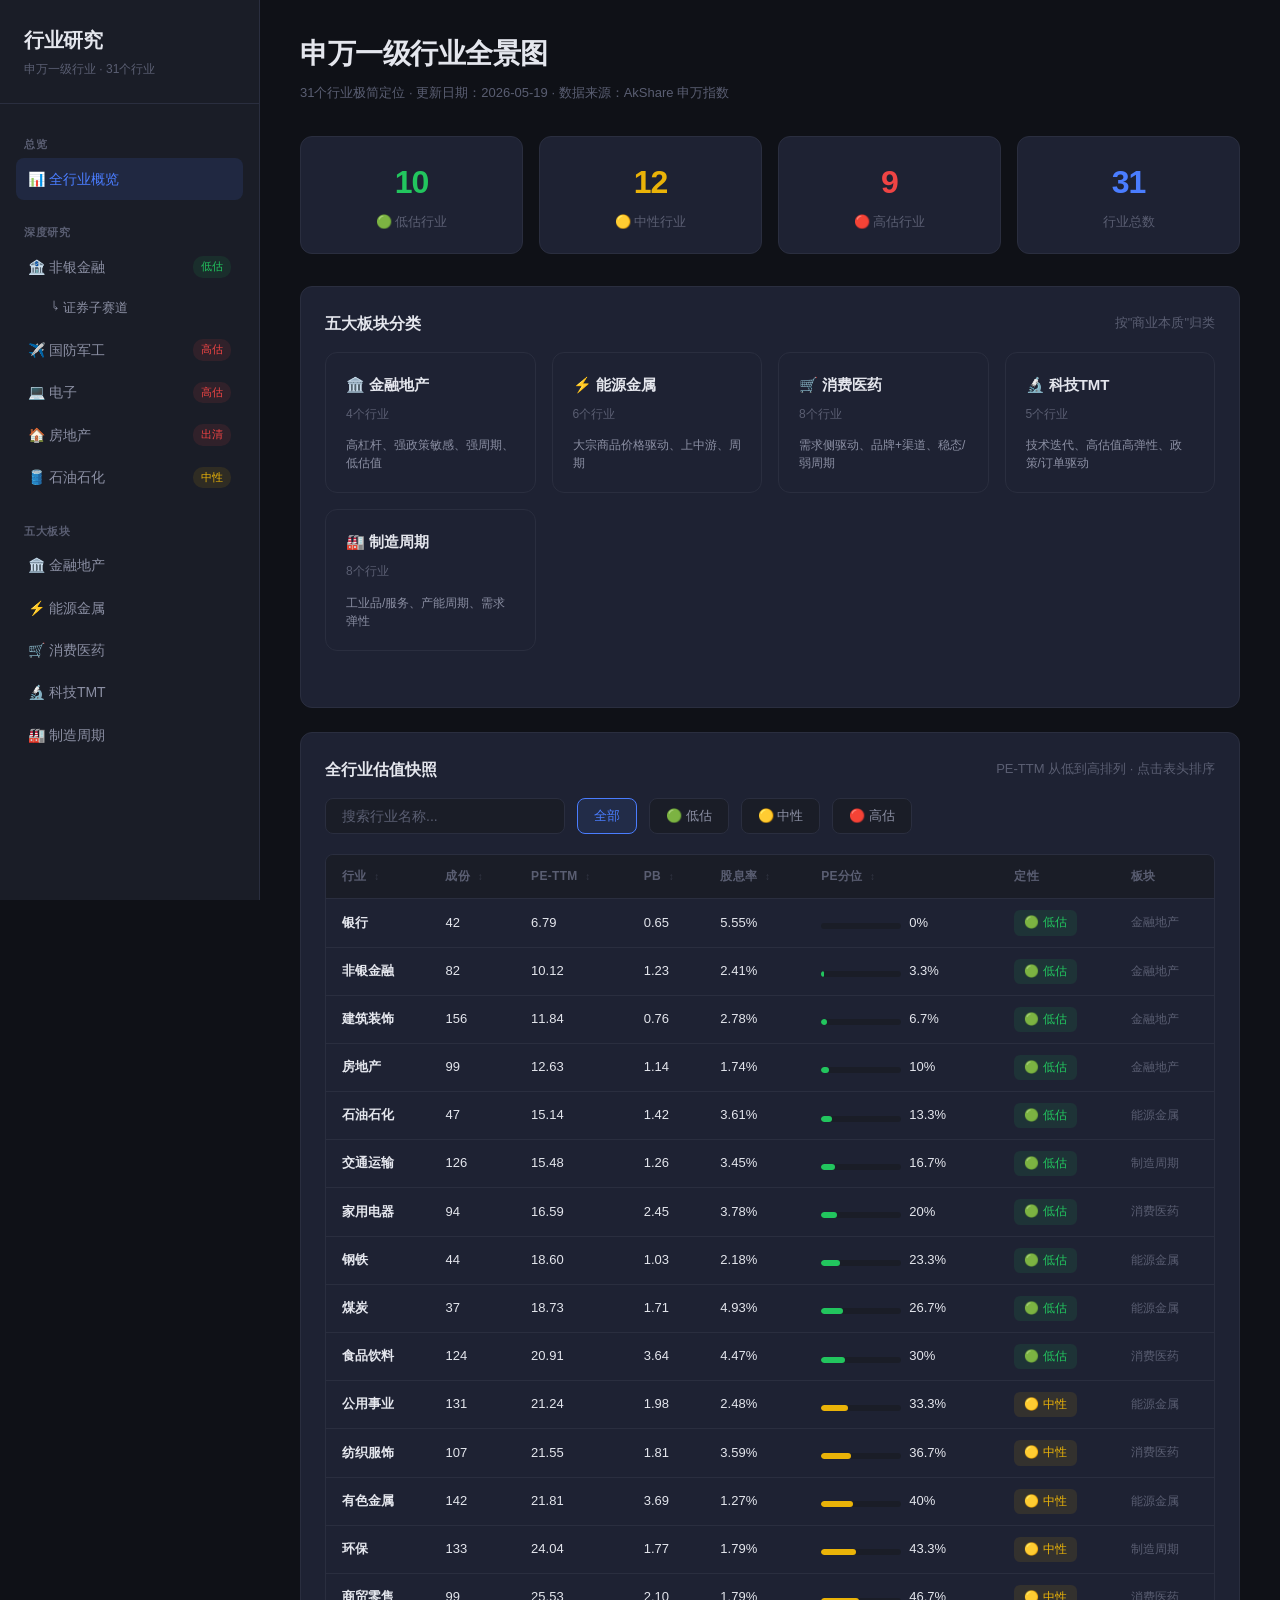
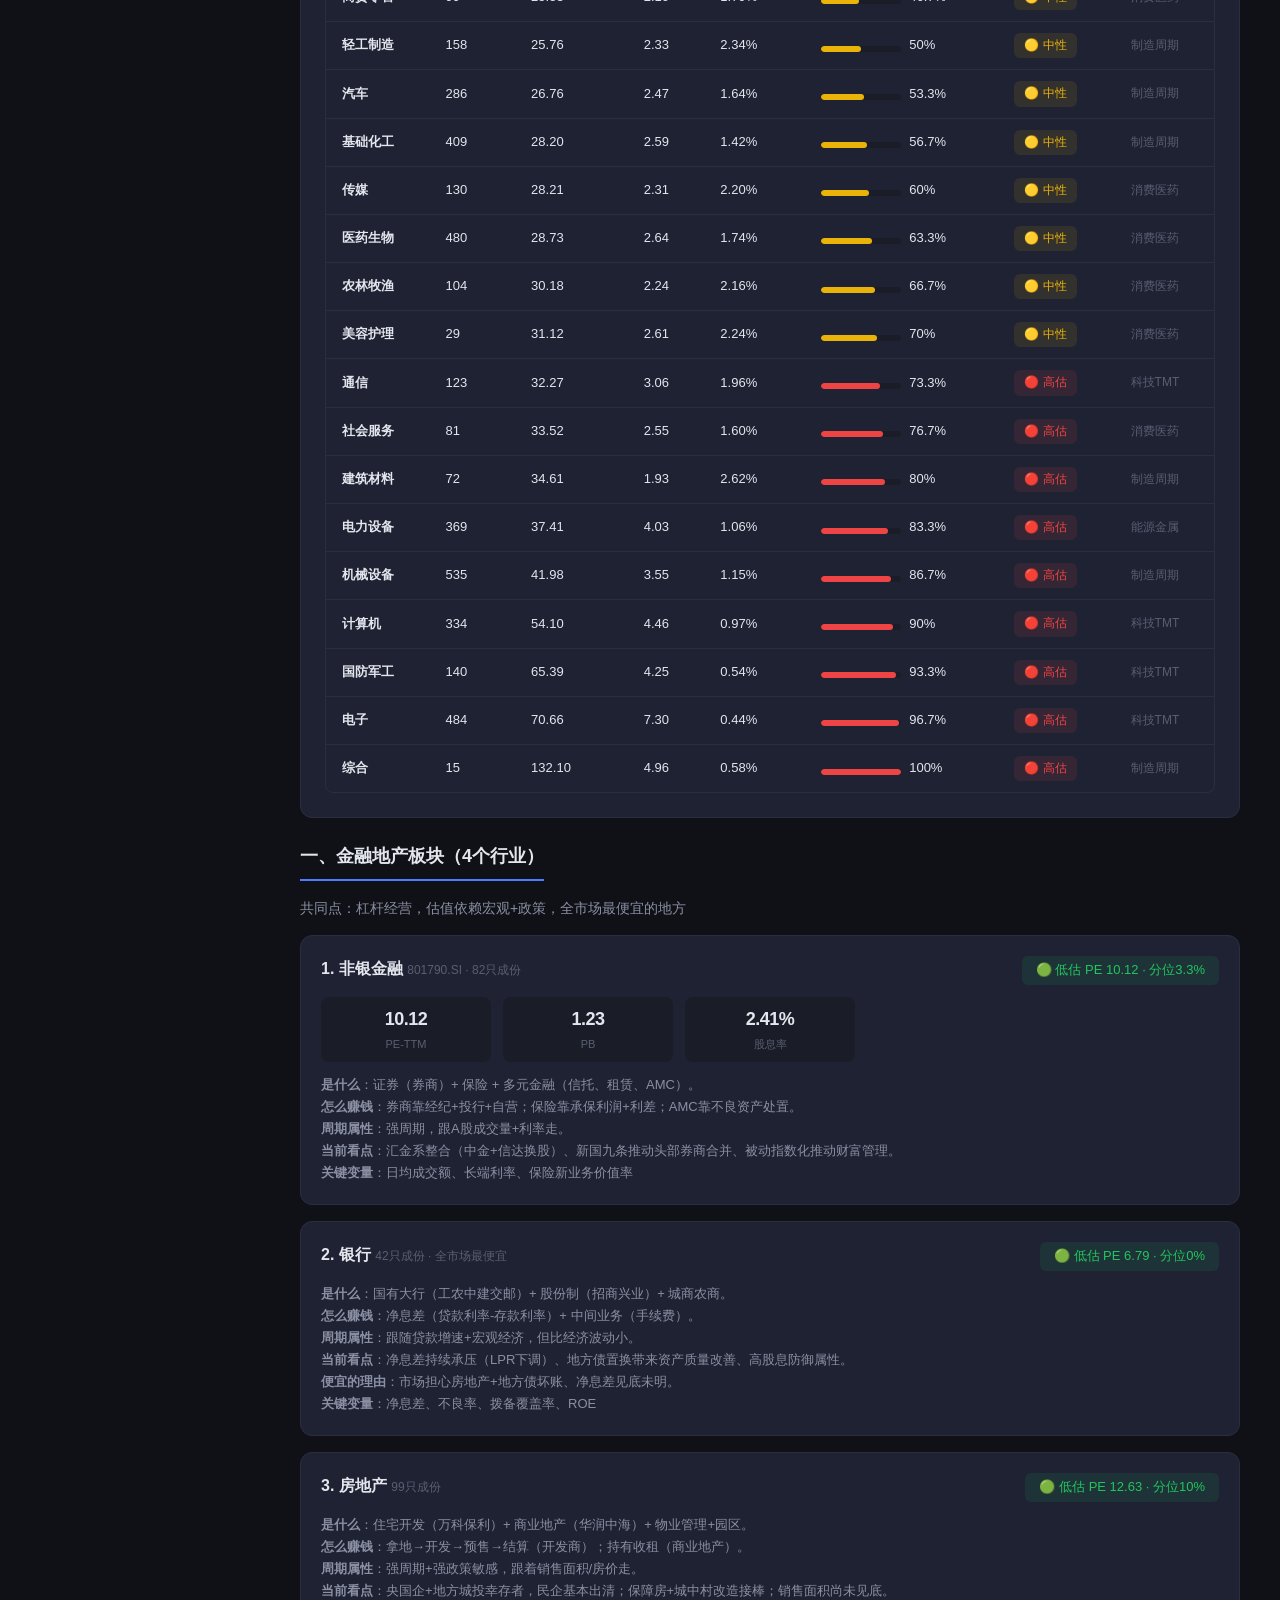
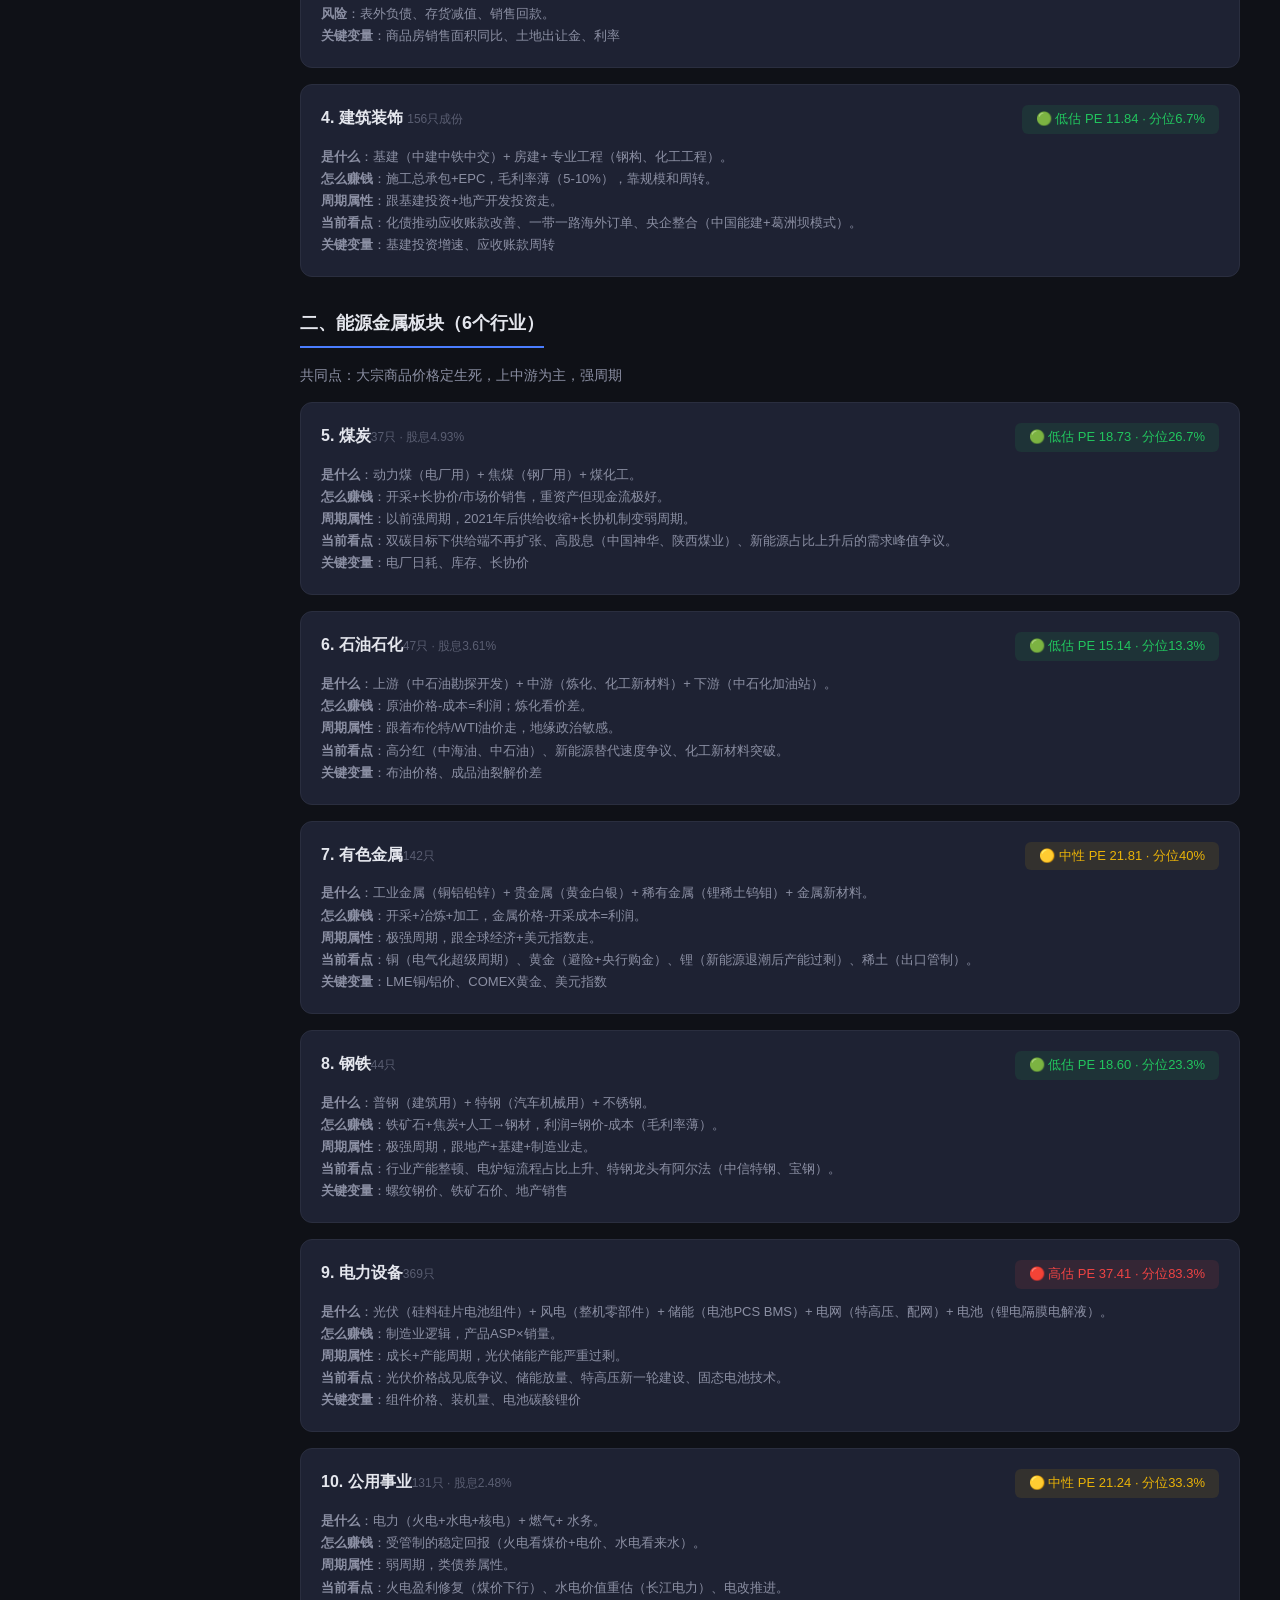
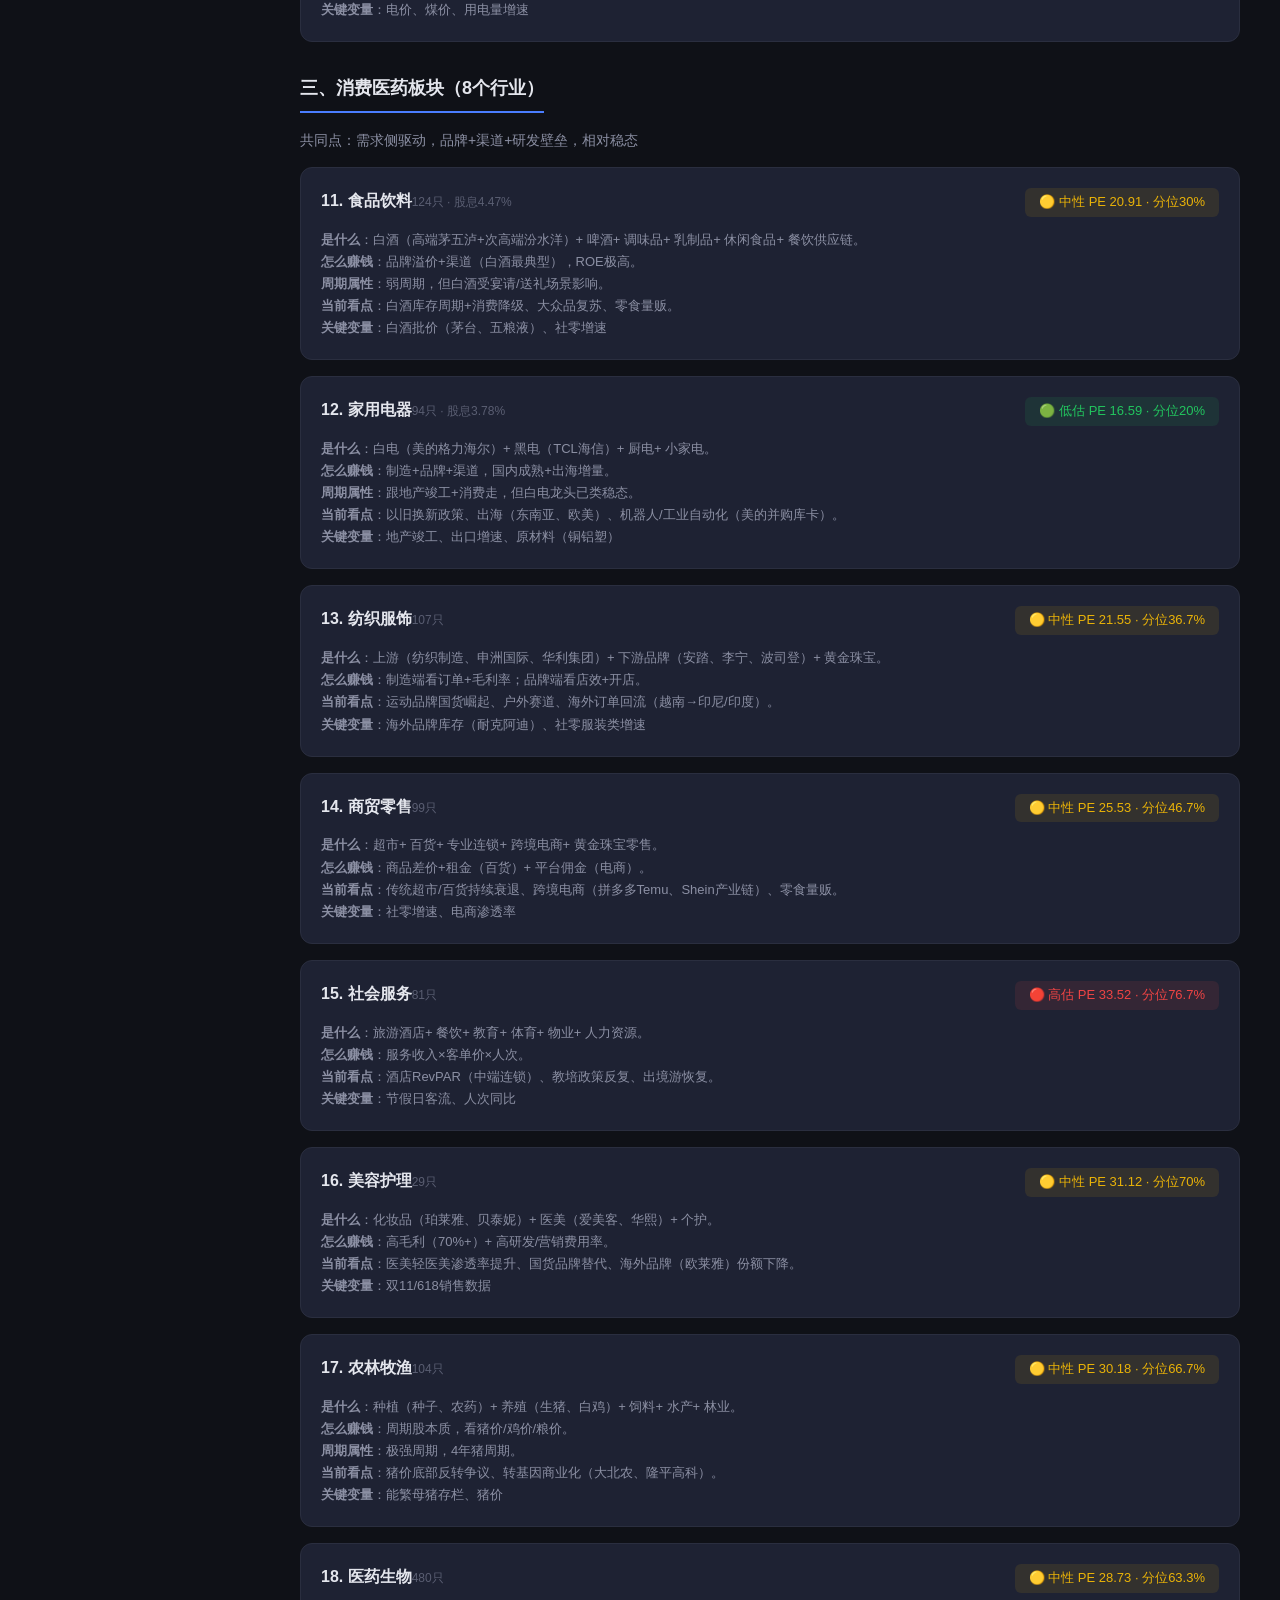
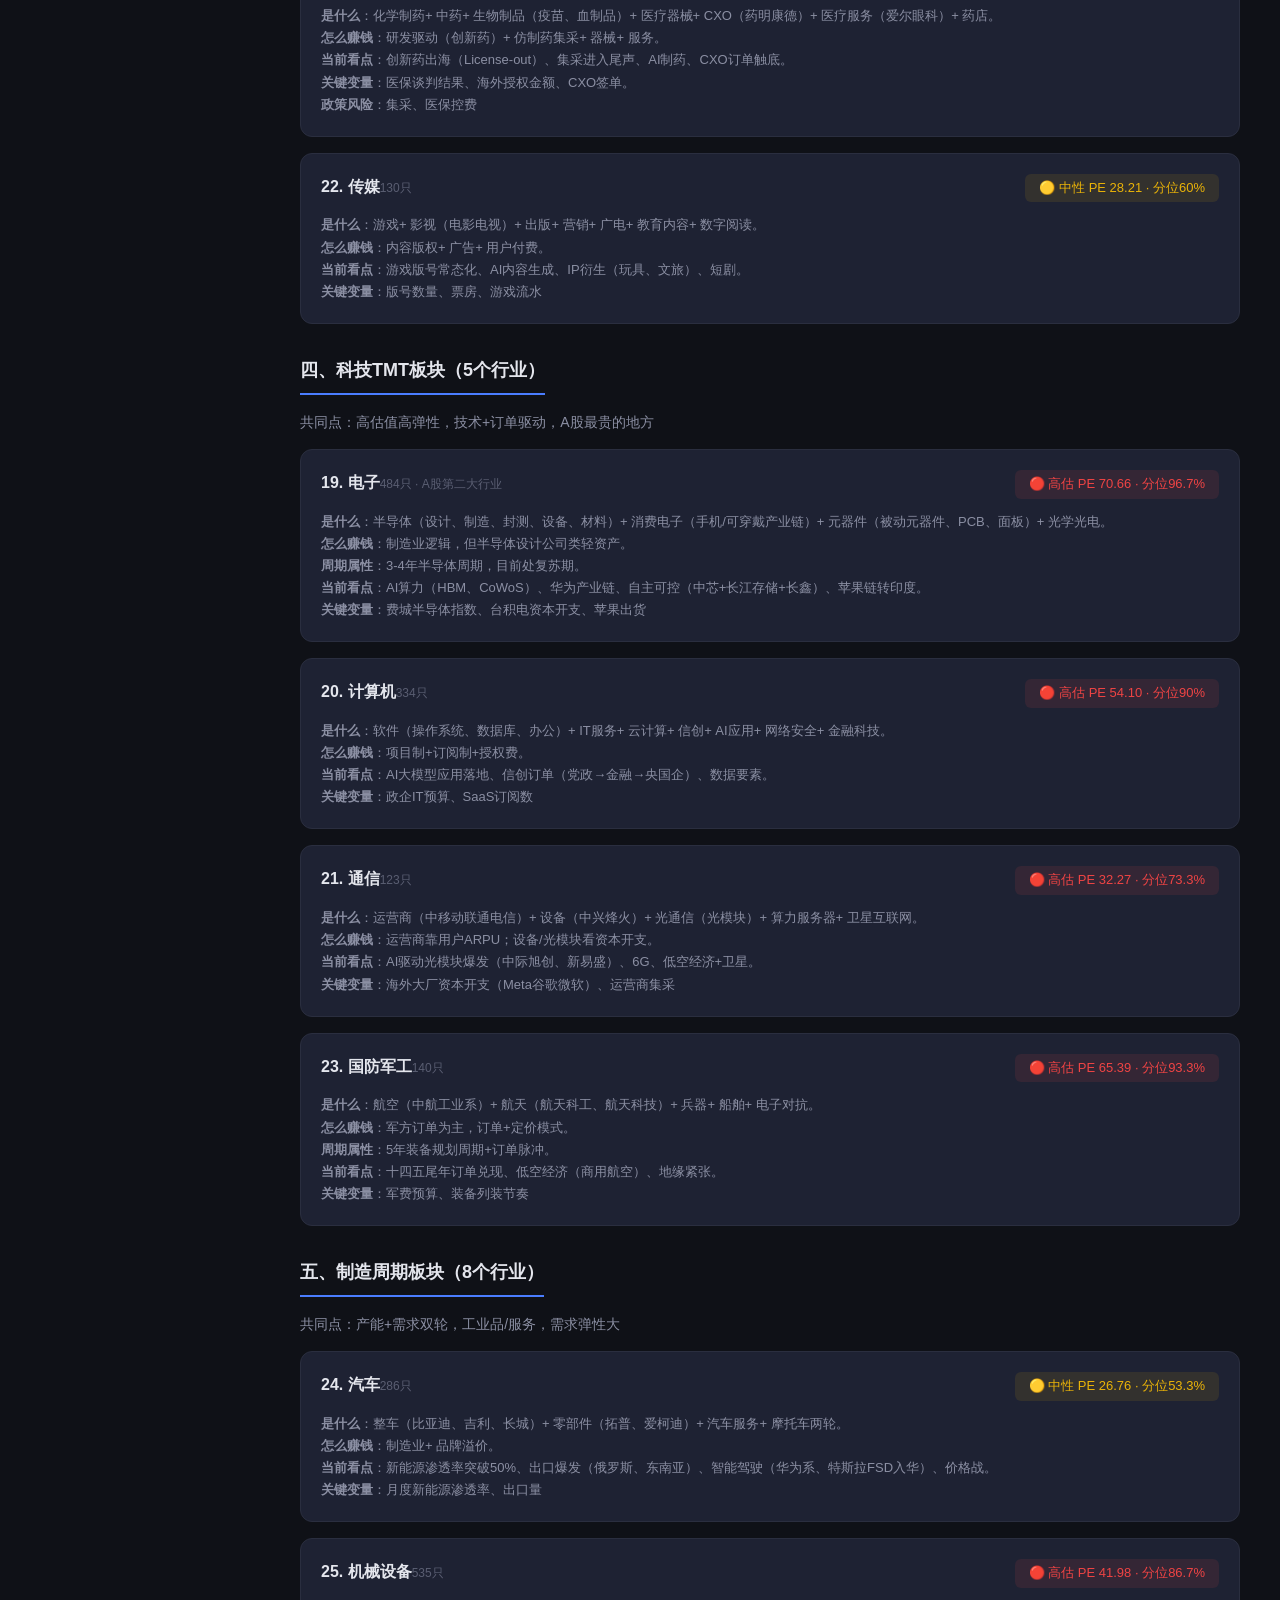
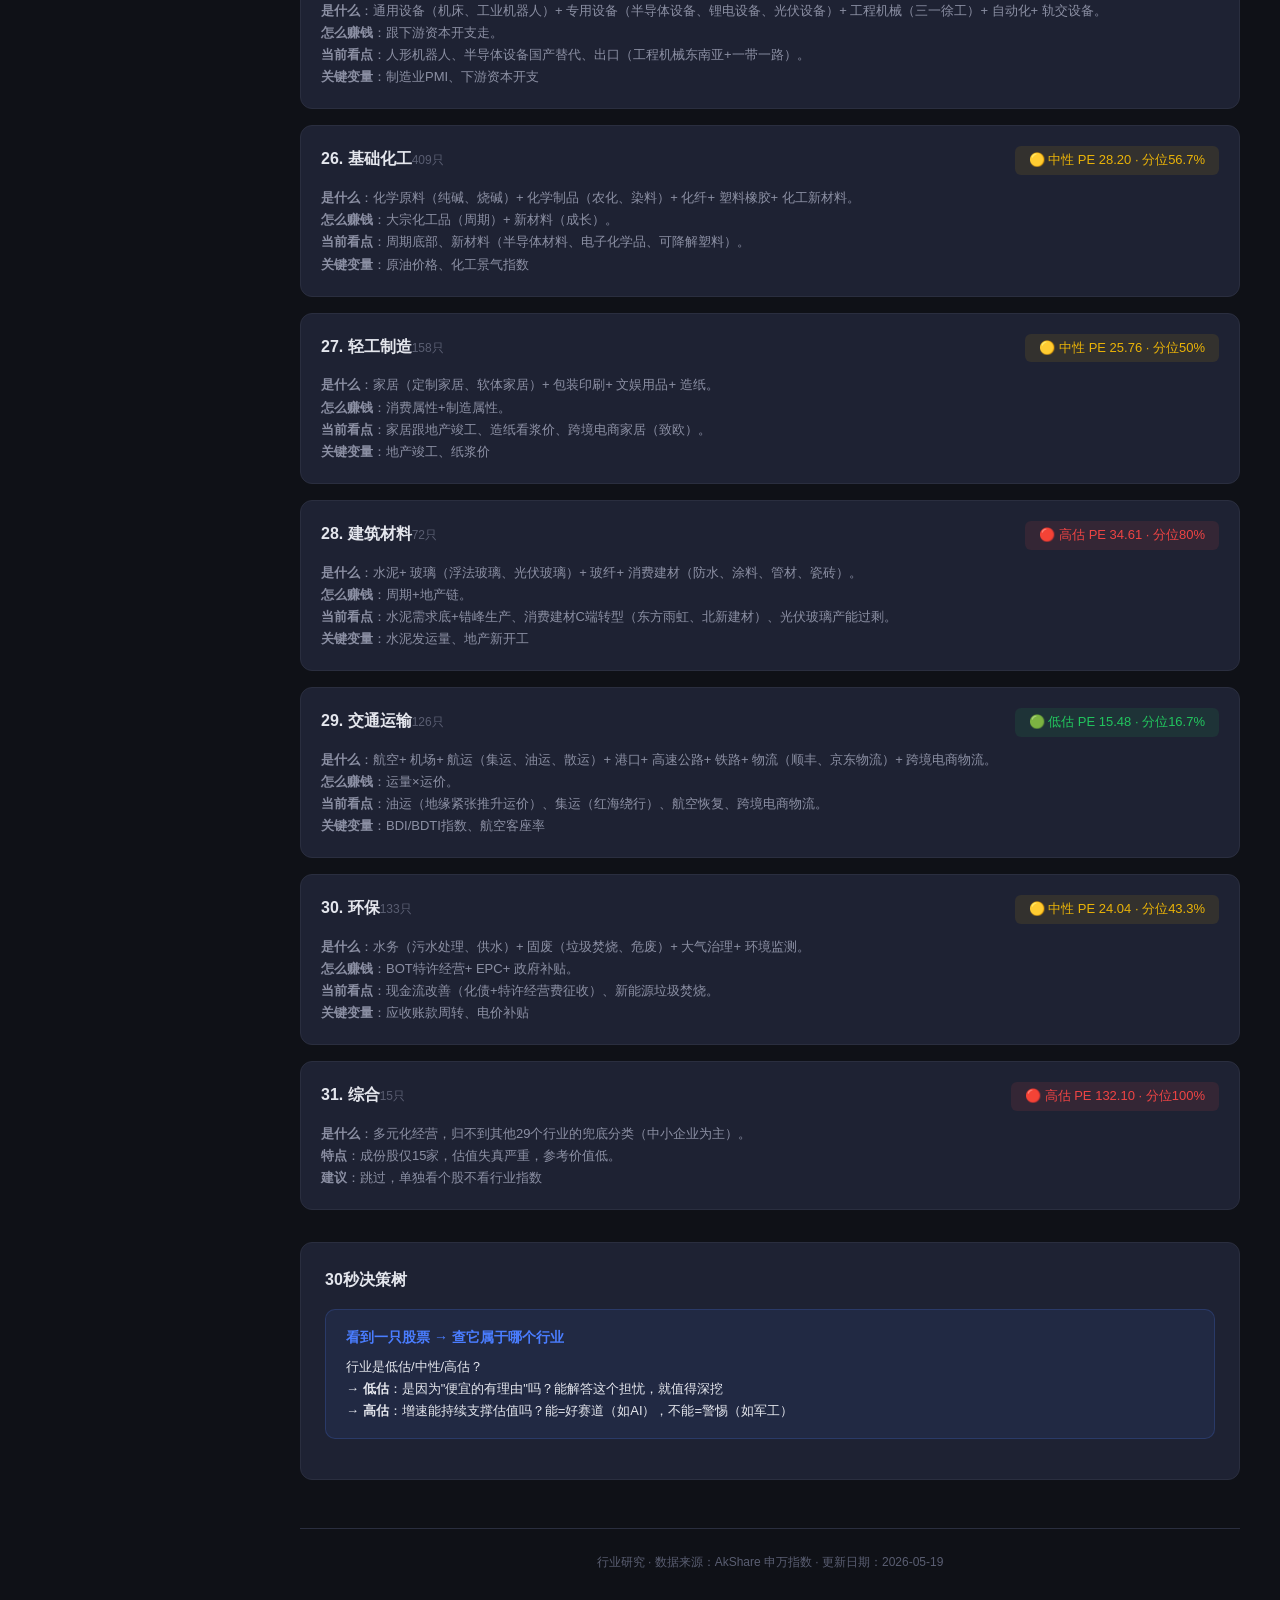
==== commit 1d00daba: "添加房地产和石油石化行业认知底稿页面" ====
--- a/index.html
+++ b/index.html
@@ -26,6 +26,8 @@
       <a href="sub-securities.html" class="nav-item" style="padding-left:36px;font-size:13px">↳ 证券子赛道</a>
       <a href="defense.html" class="nav-item">✈️ 国防军工 <span class="badge red">高估</span></a>
       <a href="electronics.html" class="nav-item">💻 电子 <span class="badge red">高估</span></a>
+      <a href="real-estate.html" class="nav-item">🏠 房地产 <span class="badge red">出清</span></a>
+      <a href="oil.html" class="nav-item">🛢️ 石油石化 <span class="badge yellow">中性</span></a>
     </div>
     <div class="nav-section">
       <div class="nav-section-title">五大板块</div>
